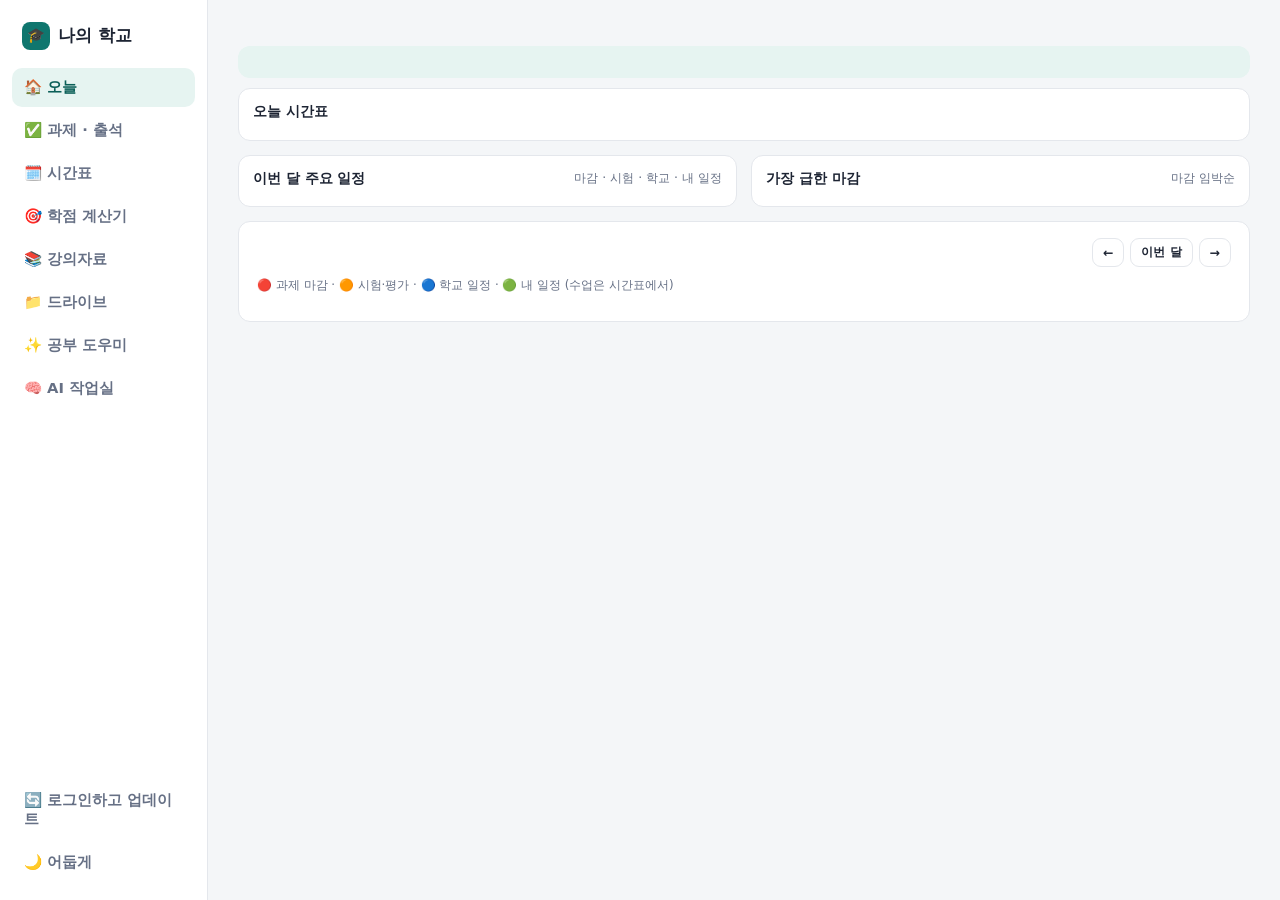
==== 소스/dashboard_template.html @ 06d17727 "나의 학교: 과제·시간표·학점·드라이브·내 PC AI 공부 도우미 (첫 공개) Co-Authored-By: Claude Sonnet 5.5 <noreply@anthropic.com" ====
<!doctype html>
<html lang="ko" data-theme="light"><head><meta charset="utf-8"><meta name="viewport" content="width=device-width, initial-scale=1">
<title>나의 학교</title>
<meta name="sh-dashboard" content="1">
<style>
:root{--bg:#f4f6f8;--card:#fff;--ink:#1d2433;--sub:#667085;--line:#e4e7ec;--acc:#0f766e;--acc2:#0b5f58;--accbg:#e6f4f1;--field:#f8fafb;
--red:#d92d20;--redbg:#fef3f2;--amb:#b54708;--ambbg:#fffaeb;--grn:#067647;--grnbg:#ecfdf3;--blu:#175cd3;--blubg:#eff4ff;--r:12px}
:root[data-theme="dark"]{--bg:#0f1417;--card:#171d22;--ink:#e9eef2;--sub:#98a4b0;--line:#27313a;--acc:#5eead4;--acc2:#99f6e4;--accbg:#12332f;--field:#12181c;
--red:#fda29b;--redbg:#3a1d1b;--amb:#fec84b;--ambbg:#3a2d10;--grn:#75e0a7;--grnbg:#12301f;--blu:#84adff;--blubg:#1a2742}
*{box-sizing:border-box;margin:0;padding:0}
body{font-family:"Pretendard","Noto Sans KR","Malgun Gothic",system-ui,sans-serif;background:var(--bg);color:var(--ink);line-height:1.5;font-size:15px}
a{color:var(--acc)}button{font-family:inherit;color:inherit}
.app{display:grid;grid-template-columns:208px minmax(0,1fr);min-height:100vh}
.rail{position:sticky;top:0;height:100vh;background:var(--card);border-right:1px solid var(--line);padding:18px 12px;display:flex;flex-direction:column;gap:4px}
.brand{font-weight:800;font-size:1.05rem;padding:4px 10px 14px;display:flex;align-items:center;gap:8px}
.brand i{font-style:normal;background:var(--acc);width:28px;height:28px;border-radius:8px;display:grid;place-items:center;font-size:.9rem}
.nav{display:flex;align-items:center;gap:10px;width:100%;text-align:left;background:none;border:0;border-radius:10px;padding:10px 12px;font-size:.92rem;font-weight:600;color:var(--sub);cursor:pointer}
.nav:hover{background:var(--field);color:var(--ink)}.nav[aria-current="page"]{background:var(--accbg);color:var(--acc2)}
.nav .n{margin-left:auto;font-size:.74rem;font-weight:800;border-radius:999px;padding:1px 8px;background:var(--redbg);color:var(--red)}
.rail .sp{flex:1}.rail .meta{font-size:.74rem;color:var(--sub);padding:6px 10px;line-height:1.4;white-space:pre-line}
.main{padding:26px 30px 60px;max-width:1120px;width:100%}
@media(max-width:900px){.app{grid-template-columns:1fr}.rail{position:static;height:auto;flex-direction:row;overflow-x:auto;padding:10px;gap:4px;border-right:0;border-bottom:1px solid var(--line)}.brand,.rail .sp,.rail .meta{display:none}.nav{width:auto;white-space:nowrap}.main{padding:18px 14px 50px}}
.top{display:flex;justify-content:space-between;align-items:flex-start;gap:12px;flex-wrap:wrap;margin-bottom:18px}
.top h1{font-size:1.45rem;font-weight:800;letter-spacing:-.02em}.top p{color:var(--sub);font-size:.9rem;margin-top:2px}
.btn{display:inline-block;border:0;border-radius:9px;padding:8px 14px;font-size:.84rem;font-weight:700;cursor:pointer;background:var(--acc);color:var(--card);text-decoration:none;white-space:nowrap}
.btn:hover{background:var(--acc2)}.btn.ghost{background:var(--card);color:var(--ink);border:1px solid var(--line)}.btn.ghost:hover{background:var(--field)}
.btn.sm{padding:5px 10px;font-size:.78rem}.btn.red{background:var(--card);color:var(--red);border:1px solid var(--line)}
.sec{display:none}.sec.on{display:block}
.grid{display:grid;gap:14px;align-items:start}.g3{grid-template-columns:1.4fr 1fr 1fr}.g2{grid-template-columns:1fr 1fr}.gw{grid-template-columns:1.1fr 1fr}
@media(max-width:1000px){.g3,.g2,.gw{grid-template-columns:1fr}}
.card{background:var(--card);border:1px solid var(--line);border-radius:var(--r);padding:16px 18px}
.card h2{font-size:.95rem;font-weight:800;margin-bottom:10px;display:flex;justify-content:space-between;align-items:center;gap:8px}
.card h2 small{font-weight:500;color:var(--sub);font-size:.78rem}
.hero{background:var(--accbg);border-color:transparent}
.big{font-size:1.5rem;font-weight:800;letter-spacing:-.02em;line-height:1.25}.lab{font-size:.78rem;font-weight:700;color:var(--acc2);margin-bottom:6px}
.sub{color:var(--sub);font-size:.86rem}
.stat{display:grid;grid-template-columns:1fr 1fr;gap:8px}.stat div{background:var(--field);border:1px solid var(--line);border-radius:10px;padding:8px 6px;text-align:center}
.stat b{display:block;font-size:1.3rem}.stat span{font-size:.74rem;color:var(--sub);font-weight:600}
.stat .r b{color:var(--red)}.stat .a b{color:var(--amb)}.stat .g b{color:var(--grn)}
.row{display:flex;gap:10px;align-items:center;padding:9px 0;border-top:1px solid var(--line)}.row:first-child{border-top:0}
.row .t{flex:1;min-width:0}.row .t b{display:block;font-size:.9rem}.row .t span{font-size:.78rem;color:var(--sub)}
.tm{font-size:.78rem;font-weight:700;color:var(--acc2);min-width:92px}
.tag{font-size:.72rem;font-weight:800;border-radius:999px;padding:2px 9px;white-space:nowrap;background:var(--blubg);color:var(--blu)}
.tag.r{background:var(--redbg);color:var(--red)}.tag.a{background:var(--ambbg);color:var(--amb)}.tag.g{background:var(--grnbg);color:var(--grn)}
.row.live{background:var(--grnbg);border-radius:10px;padding-left:10px;padding-right:10px;border-top-color:transparent}
.row.done{opacity:.55}
.empty{background:var(--field);border:1px dashed var(--line);border-radius:10px;padding:14px;text-align:center;color:var(--sub);font-size:.86rem}
.bar{display:flex;gap:8px;flex-wrap:wrap;align-items:center;margin-bottom:12px}
.seg{display:inline-flex;background:var(--field);border:1px solid var(--line);border-radius:10px;padding:3px}
.seg button{border:0;background:none;padding:6px 13px;border-radius:8px;font-size:.82rem;font-weight:700;color:var(--sub);cursor:pointer}
.seg button[aria-pressed="true"]{background:var(--card);color:var(--ink);box-shadow:0 1px 2px rgba(0,0,0,.12)}
select,input[type=text],input[type=date]{border:1px solid var(--line);background:var(--field);color:var(--ink);border-radius:9px;padding:7px 10px;font-size:.86rem;font-family:inherit;outline:none}
select:focus,input:focus{border-color:var(--acc);box-shadow:0 0 0 3px var(--accbg)}
.task{display:flex;gap:12px;align-items:center;padding:11px 4px;border-top:1px solid var(--line)}
.task:first-child{border-top:0}.task .dot{width:10px;height:10px;border-radius:50%;flex:none;background:var(--amb)}
.task.over .dot{background:var(--red)}.task.done .dot{background:var(--grn)}.task.done .nm{text-decoration:line-through;color:var(--sub)}
.task .t{flex:1;min-width:0}.task .nm{font-weight:700;font-size:.92rem}.task .mt{font-size:.78rem;color:var(--sub)}
.task .act{display:flex;gap:6px;align-items:center;flex-wrap:wrap}
.form{display:none;background:var(--field);border:1px solid var(--line);border-radius:10px;padding:12px;margin-bottom:12px;gap:8px}.form.on{display:grid}
.form .f2{display:grid;grid-template-columns:1fr 1fr;gap:8px}.form label{font-size:.76rem;font-weight:700;color:var(--sub);display:block;margin-bottom:2px}.form input,.form select{width:100%}
.att{padding:10px 0;border-top:1px solid var(--line)}.att:first-child{border-top:0}.att b{font-size:.88rem}
.wk{display:flex;flex-wrap:wrap;gap:5px;margin-top:6px}.wk span{border-radius:7px;padding:2px 8px;font-size:.76rem;background:var(--field);color:var(--sub);border:1px solid var(--line)}
.wk .o{background:var(--grnbg);color:var(--grn);border-color:transparent}.wk .l{background:var(--ambbg);color:var(--amb);border-color:transparent}.wk .x{background:var(--redbg);color:var(--red);border-color:transparent}
/* 주간 시간표 */
.tg{border:1px solid var(--line);border-radius:var(--r);background:var(--card);overflow:hidden}
.tgh,.tgu,.tgb{display:grid;grid-template-columns:48px repeat(var(--n),minmax(0,1fr))}
.tgh>div{padding:9px 6px;text-align:center;font-size:.82rem;font-weight:800;border-left:1px solid var(--line);border-bottom:1px solid var(--line);background:var(--field)}
.tgh>div:first-child{border-left:0}.tgh .td{background:var(--accbg);color:var(--acc2)}.tgh small{font-weight:500;color:var(--sub);margin-left:3px}
.tgu>div{padding:5px;border-left:1px solid var(--line);border-bottom:1px solid var(--line);min-height:28px;display:flex;flex-direction:column;gap:3px}.tgu>div:first-child{border-left:0;font-size:.66rem;color:var(--sub);align-items:center;justify-content:center}
.chipu{font-size:.72rem;font-weight:700;background:var(--ambbg);color:var(--amb);border-radius:6px;padding:2px 6px;text-decoration:none;display:block}
.tgt{position:relative}.tgt span{position:absolute;right:6px;font-size:.68rem;color:var(--sub);transform:translateY(-50%)}
.tgc{position:relative;border-left:1px solid var(--line);background-image:linear-gradient(var(--line) 1px,transparent 1px);background-size:100% var(--hh)}
.tgc.td{background-color:var(--field)}
.blk{position:absolute;border-radius:8px;padding:4px 7px;font-size:.74rem;line-height:1.3;overflow:hidden;background:var(--blubg);color:var(--blu);border-left:3px solid var(--blu);text-decoration:none;display:block}
.blk b{display:block;font-size:.78rem}.blk.work{background:var(--ambbg);color:var(--amb);border-left-color:var(--amb)}.blk.etc{background:var(--grnbg);color:var(--grn);border-left-color:var(--grn)}.blk.notice{background:var(--redbg);color:var(--red);border-left-color:var(--red)}
.blk.on{box-shadow:0 0 0 2px var(--grn)}
.nowl{position:absolute;left:0;right:0;height:0;border-top:2px solid var(--red);z-index:3}.nowl::before{content:"";position:absolute;left:-4px;top:-5px;width:8px;height:8px;border-radius:50%;background:var(--red)}
.pills{display:flex;flex-wrap:wrap;gap:6px;margin-bottom:12px}.pill{border:1px solid var(--line);background:var(--card);border-radius:999px;padding:6px 13px;font-size:.84rem;font-weight:700;cursor:pointer;color:var(--sub)}
.pill[aria-pressed="true"]{background:var(--acc);border-color:var(--acc);color:var(--card)}
.grp{font-size:.78rem;font-weight:800;color:var(--acc2);margin:14px 0 4px}
.file{display:flex;align-items:center;gap:10px;padding:8px 0;border-top:1px solid var(--line)}.file .t{flex:1;min-width:0}.file b{font-size:.9rem;word-break:break-all;display:block}.file span{font-size:.76rem;color:var(--sub)}
.cards{display:grid;grid-template-columns:repeat(auto-fit,minmax(250px,1fr));gap:12px}
.link{display:block;background:var(--card);border:1px solid var(--line);border-radius:var(--r);padding:16px;text-decoration:none;color:var(--ink)}.link:hover{border-color:var(--acc);background:var(--accbg)}.link b{display:block;margin-bottom:3px}.link span{font-size:.84rem;color:var(--sub)}
.modal{position:fixed;inset:0;background:rgba(15,20,23,.55);display:grid;place-items:center;z-index:50;padding:16px}.modal[hidden]{display:none}
.box{background:var(--card);border-radius:16px;padding:22px;max-width:520px;width:100%}.box h2{font-size:1.1rem;margin-bottom:6px}.box p{color:var(--sub);font-size:.88rem;margin-bottom:10px}.box ol{margin:0 0 12px 18px;font-size:.88rem}.box li{margin-bottom:3px}
#chat{height:380px;overflow-y:auto;padding:4px 2px;display:flex;flex-direction:column}
.msg{max-width:88%;padding:10px 14px;border-radius:14px;margin:6px 0;font-size:.9rem;line-height:1.6;word-break:break-word}
.msg.me{margin-left:auto;background:var(--acc);color:var(--card)}
.msg.bot{background:var(--field);border:1px solid var(--line);margin-right:auto}
#extStatus{position:fixed;top:14px;right:14px;z-index:60;background:var(--acc);color:var(--card);padding:10px 16px;border-radius:12px;font-size:.86rem;font-weight:700;box-shadow:0 8px 24px rgba(0,0,0,.25);max-width:min(420px,90vw)}#extStatus[hidden]{display:none}
.compact .row{padding:4px 0}.compact .row .t b{font-size:.8rem}.compact .row .t span{font-size:.7rem}.compact .tm{font-size:.7rem;min-width:78px}.compact .tag{font-size:.66rem;padding:1px 7px}.compact.card{padding:12px 14px}.compact h2{font-size:.86rem;margin-bottom:6px}
.cal{display:grid;grid-template-columns:repeat(7,minmax(0,1fr));border-top:1px solid var(--line);border-left:1px solid var(--line)}
.cal .dh{padding:6px 2px;text-align:center;font-size:.76rem;font-weight:800;background:var(--field);border-right:1px solid var(--line);border-bottom:1px solid var(--line);color:var(--sub)}
.cal .dh.su{color:var(--red)}.cal .dh.sa{color:var(--blu)}
.cal .dc{min-height:88px;padding:3px 4px;border-right:1px solid var(--line);border-bottom:1px solid var(--line);font-size:.7rem;overflow:hidden}
.cal .dc.out{background:var(--field);opacity:.55}.cal .dc.td{background:var(--accbg)}
.cal .dn{font-weight:800;font-size:.78rem;margin-bottom:2px;display:flex;justify-content:space-between}.cal .dc.td .dn span:first-child{background:var(--acc);color:var(--card);border-radius:999px;padding:0 6px}
.cal .ch{display:block;border-radius:5px;padding:1px 4px;margin:1px 0;white-space:nowrap;overflow:hidden;text-overflow:ellipsis;font-size:.68rem;font-weight:700;background:var(--blubg);color:var(--blu)}
.cal .ch.r{background:var(--redbg);color:var(--red)}.cal .ch.a{background:var(--ambbg);color:var(--amb)}.cal .ch.g{background:var(--grnbg);color:var(--grn)}.cal .ch.d{opacity:.5;text-decoration:line-through}
.cal .more{color:var(--sub);font-size:.66rem}
@media(max-width:700px){.cal .dc{min-height:64px;padding:2px}.cal .ch{font-size:.6rem}}
.foot{color:var(--sub);font-size:.76rem;margin-top:22px}
/*__MODULE_CSS__*/
</style></head><body>
<div id="extStatus" hidden></div>
<div class="modal" id="loginModal" hidden>
  <div class="box" role="dialog" aria-labelledby="lmT">
    <h2 id="lmT">사이버캠퍼스 로그인이 필요해요</h2>
    <p>최신 과제 · 출석 · 강의자료 · 공지 일정을 불러오려면 로그인해 주세요. 비밀번호는 이 사이트에 입력하지 않아요.</p>
    <ol><li><b>로그인 창 열기</b>를 눌러요. (처음 열면 자동으로 안내돼요)</li><li>새 창에서 학교 아이디로 <b>직접 로그인</b>해요.</li><li>로그인되면 북마크 <b>사이버캠퍼스 보드</b>를 <b>한 번만</b> 눌러요.</li><li>화면 없이 자동으로 데이터를 보내고 창이 닫혀요. 이 화면이 새로고침되면 끝!</li></ol>
    <div style="display:flex;gap:8px;flex-wrap:wrap"><button class="btn" id="loginOpen" type="button">로그인 창 열기</button><button class="btn ghost" id="loginClip" type="button">복사한 데이터 가져오기</button><button class="btn ghost" id="loginLater" type="button">나중에</button></div>
    <p id="loginState" style="margin:10px 0 0"></p>
  </div>
</div>
<div class="app">
  <nav class="rail" aria-label="메뉴">
    <div class="brand"><i>🎓</i>나의 학교</div>
    <button class="nav" data-s="home" aria-current="page">🏠 오늘</button>
    <button class="nav" data-s="tasks">✅ 과제 · 출석 <span class="n" id="nTask" hidden></span></button>
    <button class="nav" data-s="time">🗓️ 시간표</button>
    <button class="nav" data-s="gpa">🎯 학점 계산기</button>
    <button class="nav" data-s="mat">📚 강의자료</button>
    <button class="nav" data-s="drive">📁 드라이브</button>
    <button class="nav" data-s="study">✨ 공부 도우미</button>
    <button class="nav" data-s="ai">🧠 AI 작업실</button>
    <div class="sp"></div>
    <div class="meta" id="upd"></div>
    <button class="nav" id="syncBtn" type="button">🔄 로그인하고 업데이트</button>
    <button class="nav" id="theme" type="button">🌙 어둡게</button>
  </nav>
  <main class="main">
    <section class="sec on" id="s-home">
      <div class="top"><div><h1 id="hTitle"></h1><p id="hSub"></p></div></div>
      <div class="card hero compact" style="margin-bottom:10px"><div class="lab" id="nowLab"></div><div class="big" id="nowBig" style="font-size:1.3rem"></div><div class="sub" id="nowSub" style="margin-top:4px"></div></div>
      <div class="card compact" style="margin-bottom:14px"><h2>오늘 시간표 <small id="todayD"></small></h2><div id="todayList"></div></div>
      <div class="grid g2" style="margin-bottom:14px">
        <div class="card compact"><h2><span id="calLT">이번 달 주요 일정</span> <small>마감 · 시험 · 학교 · 내 일정</small></h2><div id="calList" style="max-height:340px;overflow-y:auto"></div></div>
        <div class="card compact"><h2>가장 급한 마감 <small>마감 임박순</small></h2><div id="urgent"></div></div>
      </div>
      <div class="card" style="margin-top:14px"><h2><span id="calT"></span><span style="display:flex;gap:6px"><button class="btn sm ghost" id="calP" type="button">←</button><button class="btn sm ghost" id="calToday" type="button">이번 달</button><button class="btn sm ghost" id="calN" type="button">→</button></span></h2><div id="calGrid"></div><div class="sub" style="font-size:.74rem;margin:6px 0 10px">🔴 과제 마감 · 🟠 시험·평가 · 🔵 학교 일정 · 🟢 내 일정 (수업은 시간표에서)</div></div>
    </section>

    <section class="sec" id="s-tasks">
      <div class="top"><div><h1>과제 · 출석</h1><p>마감이 가까운 순서로 보여 줘요</p></div><button class="btn" id="mAdd" type="button">+ 새 과제</button></div>
      <form class="form" id="mForm" autocomplete="off">
        <div class="f2"><div><label for="mC">과목</label><select id="mC"></select></div><div><label for="mW">주차 (선택)</label><input id="mW" type="text" maxlength="12" placeholder="예: 12주차"></div></div>
        <div><label for="mT">과제명</label><input id="mT" type="text" maxlength="60" required placeholder="예: 스터디 발표 자료"></div>
        <div class="f2"><div><label for="mD">마감 날짜</label><input id="mD" type="date" required></div><div><label for="mS">제출 여부</label><select id="mS"><option value="0">미제출</option><option value="1">제출 완료</option></select></div></div>
        <div style="display:flex;gap:8px"><button class="btn" type="submit">등록하기</button><button class="btn ghost" type="button" id="mX">취소</button></div>
      </form>
      <div class="card">
        <div class="bar"><div class="seg" id="seg"></div><select id="fCourse"></select><label class="sub" style="display:flex;gap:6px;align-items:center"><input type="checkbox" id="fProof"> 결석·출석 증빙 보기</label></div>
        <div id="tasks"></div>
      </div>
      <div class="grid g2" style="margin-top:14px">
        <div class="card"><h2>공지에서 찾은 일정 <small>확인 필요</small></h2><div id="sched"></div></div>
        <div class="card"><h2>온라인출석부 <small>O 출석 · ▲ 지각 · X 결석</small></h2><div id="attend"></div></div>
      </div>
    </section>

    <section class="sec" id="s-time">
      <div class="top"><div><h1>시간표</h1><p id="tRange"></p></div><div style="display:flex;gap:8px;flex-wrap:wrap"><button class="btn ghost" id="wPrev" type="button">← 이전 주</button><button class="btn ghost" id="wNow" type="button">이번 주</button><button class="btn ghost" id="wNext" type="button">다음 주 →</button><a class="btn" href="시간표.html">일정 추가 · 편집</a></div></div>
      <div id="grid"></div>
      <p class="sub" style="margin-top:10px">파랑은 수업, 초록은 개인 일정, 빨강은 공지에서 찾은 일정이에요. 시간이 없는 일정은 맨 위 줄에 나와요.</p>
    </section>

    <section class="sec" id="s-gpa">
      <div class="top"><div><h1>학점 계산기</h1><p>에브리타임과 같은 방식(4.5 만점)으로 평점을 계산하고, 졸업까지 남은 학점을 알려 줘요</p></div><div style="display:flex;gap:8px;flex-wrap:wrap"><button class="btn ghost" id="gpaImp" type="button">에브리타임에서 가져오기</button><button class="btn" id="gpaAdd" type="button">+ 과목 추가</button></div></div>
      <div class="sub" id="gpaMsg" style="margin:-8px 0 10px"></div>
      <div class="grid g3" id="gpaTop" style="margin-bottom:14px"></div>
      <div class="grid gw">
        <div class="card"><h2>과목 · 성적 <small><label style="display:inline-flex;gap:4px;align-items:center"><input type="checkbox" id="gpaPred"> 수강 중 과목 예상 반영</label></small></h2><div id="gpaRows"></div><p class="sub" style="font-size:.74rem;margin-top:8px">성적을 고르면 계산에 들어가요. P(패스)는 학점만 취득하고 평점에는 안 들어가요. F·NP는 학점을 얻지 못해요. 구분(전공·교양 등)은 직접 바꿀 수 있어요.</p></div>
        <div>
          <div class="card"><h2>졸업 요건 <small>2023학번 기준</small></h2><div id="gpaReq"></div>
            <p class="sub" style="font-size:.74rem;margin-top:8px">※ 총 130학점 · 교양 40(기초 17 + 핵심 23)은 신한대 졸업심사기준 표 기준이에요. 전공 50과 마이크로디그리 30은 표의 열이 불분명해서 <b>확인 필요</b>(학과 내규 40~50)예요. 숫자를 눌러 고치면 바로 계산돼요. 부족하지 않으면 남는 전공·교양은 일반선택으로 쳐요.</p></div>
          <div class="card" style="margin-top:14px"><h2>졸업 인증 체크</h2><div id="gpaCk"></div></div>
          <div class="card" style="margin-top:14px"><h2>목표 평점 계산 <small>졸업 때 평점</small></h2><div class="bar"><input id="gpaGoal" type="text" value="4.0" inputmode="decimal" style="width:70px"><span class="sub">을 목표로 하면</span></div><div id="gpaGoalOut" class="sub" style="font-size:.88rem"></div></div>
        </div>
      </div>
      <p class="sub" style="font-size:.76rem;margin-top:12px">평점 = Σ(학점 × 점수) ÷ Σ(학점). A+ 4.5 · A0 4.0 · B+ 3.5 · B0 3.0 · C+ 2.5 · C0 2.0 · D+ 1.5 · D0 1.0 · F 0. 근거: <a href="https://www.shinhan.ac.kr/kr/242/subview.do" target="_blank" rel="noopener noreferrer">졸업심사기준</a> · <a href="https://www.shinhan.ac.kr/ce/7461/subview.do" target="_blank" rel="noopener noreferrer">2023학번 졸업조건</a></p>
    </section>

    <section class="sec" id="s-mat">
      <div class="top"><div><h1>강의자료</h1><p id="matNote">과목을 고르면 주차 순서로 보여 줘요</p></div></div>
      <div class="card"><div class="pills" id="cPills"></div><div id="matBody"></div></div>
    </section>

    <section class="sec" id="s-study">
      <div class="top"><div><h1>공부 도우미</h1><p>내 강의자료를 바탕으로 대화하듯 물어보세요 (Claude 없이 이 기기에서 동작)</p></div></div>
      <div class="card">
        <div class="bar"><select id="aiC"></select><span class="sub" id="aiCnt" style="font-size:.78rem"></span></div>
        <div id="chat"></div>
        <div class="bar" style="margin-top:10px"><button class="pill" type="button" data-sug="이 과목 요약해줘">요약해줘</button><button class="pill" type="button" data-sug="문제 내줘">문제 내줘</button><button class="pill" type="button" data-sug="핵심 키워드 알려줘">핵심 키워드</button><button class="pill" type="button" id="clSync" title="claude.ai의 내 대화를 자동으로 학습해요">🔄 Claude 대화 학습</button></div>
        <form class="bar" id="chatForm" style="flex-wrap:nowrap"><input id="chatIn" type="text" autocomplete="off" style="flex:1;min-width:0" placeholder="질문을 입력하세요 (예: 세션이 뭐야?)"><button class="btn" type="submit">보내기</button></form>
        <label class="sub" style="font-size:.72rem;display:inline-flex;gap:5px;align-items:center"><input type="checkbox" id="aiClaude"> Claude 토큰 사용</label> <label class="sub" style="font-size:.72rem;display:inline-flex;gap:5px;align-items:center;margin-left:10px"><input type="checkbox" id="aiWiki" checked> 자료에 없으면 위키백과 검색 (무료)</label> <label class="sub" style="font-size:.72rem;display:inline-flex;gap:5px;align-items:center;margin-left:10px"><input type="checkbox" id="aiSem"> 의미 검색 (내 PC에서 실행 · 처음 약 120MB)</label> <span class="sub" id="aiSemSt" style="font-size:.72rem"></span>
        <div class="sub" style="font-size:.72rem;margin-top:6px;line-height:1.5">📌 <b>답변 기준</b> ① 강의자료 → ② 이전 Claude 대화(Claude가 분석한 강의 내용) → ③ 강의자료 밖 외부 자료(별도 표시). 자료에 없는 내용은 추측하지 않고, 다른 근거를 쓰면 그렇다고 표시해요.</div>
        <details id="clImp" style="margin-top:10px"><summary class="sub" style="font-size:.78rem;cursor:pointer">Claude 대화 학습시키기 (클로드로 받은 설명이나 자료를 여기에 학습)</summary>
          <div style="margin-top:8px;display:grid;gap:8px">
            <div class="sub" style="font-size:.76rem">① Claude에서 받은 답을 붙여넣거나 ② claude.ai의 "데이터 내보내기"로 받은 <b>conversations.json</b>(또는 .txt/.md)을 선택해 주세요. 이 기기에만 저장돼요.</div>
            <input id="clTitle" type="text" placeholder="제목 또는 질문 (선택)">
            <textarea id="clText" rows="4" placeholder="여기에 Claude의 답변이나 강의 내용을 붙여넣기" style="border:1px solid var(--line);background:var(--field);color:var(--ink);border-radius:9px;padding:8px;font-family:inherit;font-size:.86rem;resize:vertical"></textarea>
            <div style="display:flex;gap:8px;flex-wrap:wrap;align-items:center"><button class="btn sm" type="button" id="clSave">학습시키기</button><input id="clFile" type="file" accept=".json,.txt,.md" style="font-size:.78rem"><button class="btn sm red" type="button" id="clClear">Claude 대화 학습 지우기</button><span class="sub" id="clMsg" style="font-size:.78rem"></span></div>
          </div></details>
      </div>
      <div class="card" style="margin-top:14px"><h2>다가오는 시험 · 평가 <small>공지에서 찾은 일정</small></h2><div id="exams"></div></div>
    </section>
    <!--__MODULE_HTML__-->
    <p class="foot" id="health" style="margin-top:14px"></p>
    <p class="foot" id="foot"></p>
  </main>
</div>
<script src="내데이터.js"></script>
<script src="강의지식.js"></script>
<script src="내자료.js"></script>
<script>
/* ===== 큰 데이터 저장소 (IndexedDB): 5MB 한도가 있는 localStorage 대신 쓰고, 예전 데이터는 자동으로 옮겨요 ===== */
var BIGKEYS={'내데이터_캐시':1,'강의지식_추가':1,'강의지식_웹':1,'강의지식_클로드':1,'도우미_FAQ':1,'도우미_제외':1,'도우미_오답':1,'강의지식_업로드':1};
var __BIG={},__bigDb=null,__bigPending=0;
function __bigFromLS(k){try{var s=localStorage.getItem(k);return s?JSON.parse(s):undefined;}catch(e){return undefined;}}
function __bigLoad(cb){
  var keys=Object.keys(BIGKEYS),called=false,migrate=[];
  function done(){if(called)return;called=true;try{cb();}catch(e){try{console.error(e);}catch(x){}}}
  function fallback(){__bigDb=null;keys.forEach(function(k){var v=__bigFromLS(k);if(v!==undefined)__BIG[k]=v;});done();}
  function finish(){
    if(migrate.length&&__bigDb){
      try{
        var tx=__bigDb.transaction('kv','readwrite'),st=tx.objectStore('kv');
        migrate.forEach(function(k){st.put(__BIG[k],k);});
        tx.oncomplete=function(){migrate.forEach(function(k){try{localStorage.removeItem(k);}catch(e){}});};
      }catch(e){}
    }
    done();
  }
  try{
    var rq=indexedDB.open('sh-store',1);
    rq.onupgradeneeded=function(){rq.result.createObjectStore('kv');};
    rq.onerror=function(){fallback();};
    rq.onblocked=function(){fallback();};
    rq.onsuccess=function(){
      __bigDb=rq.result;
      var pend=keys.length,st;
      try{st=__bigDb.transaction('kv','readonly').objectStore('kv');}catch(e){fallback();return;}
      keys.forEach(function(k){
        var g=st.get(k);
        g.onsuccess=function(){
          if(g.result!==undefined)__BIG[k]=g.result;
          else{var v=__bigFromLS(k);if(v!==undefined){__BIG[k]=v;migrate.push(k);}}
          if(--pend===0)finish();
        };
        g.onerror=function(){if(--pend===0)finish();};
      });
    };
    setTimeout(function(){if(!called)fallback();},4000);
  }catch(e){fallback();}
}
function __bigPut(k,v){
  __BIG[k]=v;
  if(!__bigDb){try{localStorage.setItem(k,JSON.stringify(v));}catch(e){}return;}
  try{
    __bigPending++;
    var tx=__bigDb.transaction('kv','readwrite');
    tx.objectStore('kv').put(v,k);
    var fin=function(){__bigPending=Math.max(0,__bigPending-1);};
    tx.oncomplete=fin;tx.onerror=fin;tx.onabort=fin;
  }catch(e){__bigPending=Math.max(0,__bigPending-1);}
}
function __bigFlush(){
  return new Promise(function(res){
    var n=0;(function w(){if(__bigPending===0||n++>150)res();else setTimeout(w,30);})();
  });
}

function __main(){
  var D=window.MY_DATA,$=function(i){return document.getElementById(i);};
  function esc(s){return String(s==null?'':s).replace(/[&<>"']/g,function(c){return {'&':'&amp;','<':'&lt;','>':'&gt;','"':'&quot;',"'":'&#39;'}[c];});}
  function pad(n){return String(n).padStart(2,'0');}
  function iso(d){return d.getFullYear()+'-'+pad(d.getMonth()+1)+'-'+pad(d.getDate());}
  function fmt(d){return iso(d)+' '+pad(d.getHours())+':'+pad(d.getMinutes());}
  function dur(ms){var m=Math.max(1,Math.ceil(ms/60000)),d=Math.floor(m/1440),h=Math.floor(m%1440/60),mm=m%60,a=[];if(d)a.push(d+'일');if(h)a.push(h+'시간');if(mm||!a.length)a.push(mm+'분');return a.join(' ');}
  function at(d,t,plus){var p=t.split(':');return new Date(d.getFullYear(),d.getMonth(),d.getDate(),+p[0]+(plus||0),+p[1]);}
  function ls(k,def){if(BIGKEYS[k]){var b=__BIG[k];return b==null?def:b;}try{var v=JSON.parse(localStorage.getItem(k)||'null');return v==null?def:v;}catch(e){return def;}}
  function lsSet(k,v){if(BIGKEYS[k]){__bigPut(k,v);return;}try{localStorage.setItem(k,JSON.stringify(v));}catch(e){}}
  var now=new Date(),DN=['월','화','수','목','금','토','일'],NM=['일','월','화','수','목','금','토'];
  function dayOf(d){return (d.getDay()+6)%7;}
  function sod(d){return new Date(d.getFullYear(),d.getMonth(),d.getDate());}

  /* 수업 시간표 기본값 (처음 한 번 시간표에 넣어 줘요) */
  var CLASSES=__CLASSES__;
  (function migrate(){
    var VER='2026-11-17-수업시간표',KEY='내시간표_일정_v1';
    try{if(localStorage.getItem('내시간표_시드')===VER)return;}catch(e){return;}
    var ev=ls(KEY,null),v=Array.isArray(ev)?ev:[],have={};
    v.forEach(function(e){have[e.id]=1;});
    v=v.filter(function(e){return !/^s[1-6]$/.test(e.id);});
    CLASSES.forEach(function(c){if(!have[c.id])v.push(JSON.parse(JSON.stringify(c)));});
    lsSet(KEY,v);try{localStorage.setItem('내시간표_시드',VER);}catch(e){}
  })();
  (function cleanWork(){
    try{if(localStorage.getItem('내시간표_알바정리')==='1')return;}catch(x){return;}
    var v=ls('내시간표_일정_v1',null);
    if(Array.isArray(v)){lsSet('내시간표_일정_v1',v.filter(function(e){return e.type!=='work';}));}
    try{localStorage.setItem('내시간표_알바정리','1');}catch(x){}
  })();

  /* 로그인 → 데이터 받기 */
  var LOGIN_URL='https://cyber.shinhan.ac.kr/login.php',ORIGIN='https://cyber.shinhan.ac.kr',SYNC_KEY='대시보드_마지막동기화';
  function norm(n){return String(n||'').replace(/\s\(\d+\)(?=\.[^.]+$)/,'').toLowerCase();}
  (function pickData(){
    var C=ls('내데이터_캐시',null);
    if(!C||!C.data||!Array.isArray(C.data.courses))return;
    var ft=D&&D.updated?Date.parse(String(D.updated).slice(0,16).replace(' ','T')):NaN;
    if(D&&!isNaN(ft)&&ft>=C.t)return;
    var locSet={};
    if(D&&D.courses)D.courses.forEach(function(c){(c.mat||[]).forEach(function(m){if(m.f&&m.loc)locSet[c.folder+'|'+norm(m.f)]=true;});});
    C.data.courses.forEach(function(c){(c.mat||[]).forEach(function(m){if(m.f&&locSet[c.folder+'|'+norm(m.f)])m.loc=true;});});
    var prevA={};if(D&&D.courses)D.courses.forEach(function(c){if(c.assign&&c.assign.length)prevA[c.id]=c.assign;});
    C.data.courses.forEach(function(c){if((!c.assign||!c.assign.length)&&prevA[c.id])c.assign=prevA[c.id].slice();});
    D=C.data;
  })();
  var EXK='강의지식_추가';
  function mergeKnow(know){
    if(!Array.isArray(know)||!know.length)return;
    var m=ls(EXK,{});if(!m||typeof m!=='object')m={};
    know.forEach(function(e){if(e&&e.k)m[e.k]={k:e.k,cid:e.cid,c:e.c,n:e.n,w:e.w,t:e.t||''};});
    var keys=Object.keys(m),total=0,keep={};
    for(var i=keys.length-1;i>=0;i--){var e=m[keys[i]];if(total+e.t.length<=30000000){total+=e.t.length;keep[keys[i]]=e;}else keep[keys[i]]={k:e.k,cid:e.cid,c:e.c,n:e.n,w:e.w,t:''};}
    lsSet(EXK,keep);lsSet('강의지식_갱신',Date.now());
  }
  function knownKeys(){var m=ls(EXK,{});return Object.keys(m||{});}
  function accept(data,know){
    if(!data||!Array.isArray(data.courses))return false;
    var prevA2={};if(D&&D.courses)D.courses.forEach(function(c){if(c.assign&&c.assign.length)prevA2[c.id]=c.assign;});
    data.courses.forEach(function(c){if((!c.assign||!c.assign.length)&&prevA2[c.id])c.assign=prevA2[c.id].slice();});
    mergeKnow(know);
    lsSet('내데이터_캐시',{t:Date.now(),data:data});lsSet(SYNC_KEY,Date.now());
    $('loginState').textContent='✅ 데이터를 받았어요. 화면을 새로 불러오는 중…';$('loginModal').hidden=true;
    __bigFlush().then(function(){try{location.reload();}catch(x){}});
    return true;
  }
  var SCHOOL_BASE=[
    ['2026-11-23','','2학기 수업일수 3/4 기준일','신한캘린더(학사일정)','etc'],
    ['2026-11-24','','군입대자 인정학점 신청 시작 (12/21까지)','신한캘린더(학사일정)','etc'],
    ['2026-11-29','','2학기 개시 90일','신한캘린더(학사일정)','etc'],
    ['2026-12-01','10:00','예비수강신청','종합정보시스템 안내','etc'],
    ['2026-12-08','10:00','본 수강신청 시작','종합정보시스템 안내','etc'],
    ['2026-12-09','16:00','본 수강신청 마감','종합정보시스템 안내','etc'],
    ['2026-12-10','10:00','수강신청 변경 시작','종합정보시스템 안내','etc'],
    ['2026-12-11','16:00','수강신청 변경 마감','종합정보시스템 안내','etc'],
    ['2026-12-15','','2학기 기말고사 시작','신한캘린더(학사일정)','exam'],
    ['2026-12-16','09:00','등록금 납부 시작','종합정보시스템 안내','etc'],
    ['2026-12-17','16:00','등록금 납부 마감','종합정보시스템 안내','etc'],
    ['2026-12-21','','2학기 기말고사 마감 · 종강','신한캘린더(학사일정)','exam'],
    ['2026-12-28','','동계 계절학기 운영기간 시작','종합정보시스템 안내','etc'],
    ['2027-01-18','','동계 계절학기 운영기간 마감','종합정보시스템 안내','etc']
  ];
  (function mergeSchool(){
    try{
      var X=ls('학교일정_추가',[]);
      if(!Array.isArray(X))X=[];
      SCHOOL_BASE.forEach(function(b){X.push({d:b[0],t:b[1],title:'[학교] '+b[2],p:b[3],type:b[4]});});
      if(!D)return;
      var have={};(D.schedule||[]).forEach(function(e){have[e.d+'|'+e.title]=1;});
      D.schedule=(D.schedule||[]).concat(X.filter(function(x){var k=x.d+'|'+x.title;if(have[k])return false;have[k]=1;return true;}).map(function(x){return {d:x.d,t:x.t||'',type:x.type||'etc',title:x.title,course:'',src:'종합정보시스템',h:'https://stins.shinhan.ac.kr/irj/portal',p:x.p||'종합정보시스템 안내',chk:true};}));
    }catch(e){}
  })();
  function normT(s){return String(s||'').toLowerCase().replace(/\([^)]*\)/g,'').replace(/\s/g,'');}
  function mergeEt(items){
    var KEY='내시간표_일정_v1',v=ls(KEY,[]);if(!Array.isArray(v))v=[];
    var added=0,filled=0;
    items.forEach(function(it){
      var nt=normT(it.title),dup=null;
      v.forEach(function(e){if(dup||e.date)return;if((e.days||[]).indexOf(it.day)>=0&&e.start===it.start){var ne=normT(e.title);if(ne.indexOf(nt)===0||nt.indexOf(ne)===0)dup=e;}});
      if(dup){if(!dup.place&&it.place){dup.place=it.place;filled++;}}
      else{v.push({id:'et'+Date.now().toString(36)+added,title:it.title,type:'class',days:[it.day],date:'',start:it.start,end:it.end,place:it.place,memo:'에브리타임'});added++;}
    });
    lsSet(KEY,v);lsSet('에브리타임_동기화',Date.now());
    return added+filled;
  }
  window.addEventListener('message',function(e){
    var m=e.data;
    if(e.origin===ORIGIN&&m&&m.type==='sh-data')accept(m.data,m.know);
    else if(e.origin==='https://claude.ai'&&m&&m.type==='sh-claude'&&window.__clAdd)window.__clAdd(m.items);
  });
  function fromClip(manual){
    if(!navigator.clipboard||!navigator.clipboard.readText){if(manual)$('loginState').textContent='이 브라우저에서는 클립보드를 읽을 수 없어요.';return;}
    navigator.clipboard.readText().then(function(tx){
      if(tx&&tx.indexOf('SHDATA:')===0){try{var pj=JSON.parse(tx.slice(7));if(pj&&pj.claude){if(window.__clAdd)window.__clAdd(pj.claude);}else if(pj&&pj.data)accept(pj.data,pj.know);else accept(pj);}catch(x){if(manual)$('loginState').textContent='복사한 데이터를 읽지 못했어요. 북마크를 다시 눌러 주세요.';}}
      else if(manual)$('loginState').textContent='복사된 데이터가 없어요. 학교 탭에서 북마크를 먼저 눌러 주세요.';
    },function(){if(manual)$('loginState').textContent='클립보드 읽기가 막혔어요. 주소창 왼쪽 아이콘에서 클립보드를 허용해 주세요.';});
  }
  window.addEventListener('focus',function(){if(!$('loginModal').hidden||window.__clPending)fromClip(false);});
  document.addEventListener('visibilitychange',function(){if(!document.hidden&&(!$('loginModal').hidden||window.__clPending))fromClip(false);});
  /* ===== 크롬 확장 프로그램 연동 (설치돼 있으면 로그인 확인·자료 읽기를 알아서 해요) ===== */
  var HN={cyber:'사이버캠퍼스',everytime:'에브리타임 시간표',gpa:'에브리타임 학점',stins:'종합정보시스템',claude:'Claude 대화'};
  function showHealth(){
    var h=ls('연동상태',null),el=$('health');if(!el)return;
    if(!h||!Object.keys(h).length){el.innerHTML='';return;}
    el.innerHTML='연동 상태: '+Object.keys(HN).filter(function(k){return h[k];}).map(function(k){var x=h[k],mark=x.ok?'✔':(x.n===0?'⚠':'✖'),m=Math.floor((Date.now()-x.t)/60000),ago=m<1?'방금':m<60?m+'분 전':m<1440?Math.floor(m/60)+'시간 전':Math.floor(m/1440)+'일 전';return '<span title="'+esc(x.msg||'')+'" style="margin-right:10px;white-space:nowrap">'+mark+' '+HN[k]+' '+ago+(x.n!=null?' · '+x.n+'개':'')+(x.ok?'':' — '+esc(x.msg||'확인 필요'))+'</span>';}).join('');
  }
  function dashPost(cmd,auto){window.postMessage({__shDash:true,cmd:cmd,auto:!!auto},'*');}
  function postState(){try{window.postMessage({__shDash:true,cmd:'state',payload:{done:done,manual:manual}},'*');}catch(x){}}
  var stTimer=null;
  function extStatus(tx){var el=$('extStatus');el.textContent=tx;el.hidden=false;clearTimeout(stTimer);stTimer=setTimeout(function(){el.hidden=true;},/끝났|중단|건너뛰|못했/.test(tx)?9000:60000);}
  window.addEventListener('message',function(e){
    var m=e.data;
    if(e.source!==window||!m||!m.__shExt)return;
    if(m.type==='ready'){
      window.__EXT=true;$('loginModal').hidden=true;postState();
      if(Date.now()-ls(SYNC_KEY,0)>2*3600*1000)dashPost('sync',true);
    }
    else if(m.type==='status')extStatus(m.text);
    else if(m.type==='sh-data')accept(m.data,m.know);
    else if(m.type==='sh-claude'&&window.__clAdd)window.__clAdd(m.items);
    else if(m.type==='health'){lsSet('연동상태',m.health||{});showHealth();}
    else if(m.type==='sh-gpa'){var gn=window.__gpaImport?window.__gpaImport(m.sems):0;extStatus('에브리타임에서 과목 '+gn+'개의 성적을 가져왔어요.');var gm=document.getElementById('gpaMsg');if(gm)gm.textContent='에브리타임에서 '+gn+'개 과목을 가져왔어요. 구분(전공·교양)을 확인해 주세요.';}
    else if(m.type==='sh-et'){var n=mergeEt(m.items||[]);extStatus(n?'에브리타임 시간표에서 '+n+'개를 반영했어요.':'에브리타임 시간표는 이미 최신이에요.');try{home();drawGrid();}catch(x){}}
    else if(m.type==='sh-school'){lsSet('학교일정_추가',m.items||[]);extStatus('종합정보시스템에서 학교 일정 '+(m.items||[]).length+'개를 읽었어요.');__bigFlush().then(function(){setTimeout(function(){location.reload();},600);});}
  });
  $('loginOpen').onclick=function(){var w=null;try{w=window.open(LOGIN_URL,'cyberlogin');}catch(x){}if(w){var kt=setInterval(function(){if(!w||w.closed){clearInterval(kt);return;}try{w.postMessage({type:'sh-known',keys:knownKeys()},'*');}catch(x){}},1500);}$('loginState').textContent=w?'새 탭이 열렸어요. 로그인한 뒤 그 탭의 북마크바에서 "사이버캠퍼스 보드"를 한 번만 눌러 주세요. 자동으로 보내고 탭이 닫히면 이 화면이 새로고침돼요.':'팝업이 막혔어요. 주소창 오른쪽의 팝업 차단 아이콘에서 "항상 허용"을 고른 뒤 다시 눌러 주세요.';};
  $('loginClip').onclick=function(){fromClip(true);};
  $('loginLater').onclick=function(){$('loginModal').hidden=true;lsSet('대시보드_나중에',Date.now());};
  $('syncBtn').onclick=function(){if(window.__EXT){dashPost('sync',false);}else{$('loginModal').hidden=false;}};
  (function(){var stale=Date.now()-ls(SYNC_KEY,0)>12*3600*1000,snooze=Date.now()-ls('대시보드_나중에',0)<30*60*1000;if(stale&&!snooze)setTimeout(function(){if(!window.__EXT)$('loginModal').hidden=false;},1200);})();

  /* 테마 · 메뉴 */
  function setTheme(t){document.documentElement.setAttribute('data-theme',t);$('theme').textContent=t==='dark'?'☀️ 밝게':'🌙 어둡게';lsSet('대시보드_테마',t);}
  setTheme(ls('대시보드_테마','light')==='dark'?'dark':'light');
  $('theme').onclick=function(){setTheme(document.documentElement.getAttribute('data-theme')==='dark'?'light':'dark');};
  function show(s){
    if(!$('s-'+s))s='home';
    [].forEach.call(document.querySelectorAll('.nav[data-s]'),function(b){if(b.getAttribute('data-s')===s)b.setAttribute('aria-current','page');else b.removeAttribute('aria-current');});
    [].forEach.call(document.querySelectorAll('.sec'),function(x){x.classList.toggle('on',x.id==='s-'+s);});
    try{history.replaceState(null,'','#tab-'+s);}catch(e){}
    if(s==='time')drawGrid();
    if(s==='gpa'&&window.__gpaDraw)window.__gpaDraw();
    if(s==='drive'&&window.__driveDraw)window.__driveDraw();
    if(s==='ai'&&window.__aiDraw)window.__aiDraw();
  }
  [].forEach.call(document.querySelectorAll('.nav[data-s]'),function(b){b.onclick=function(){show(b.getAttribute('data-s'));};});

  /* 일정 모으기 (시간표 + 공지 일정) */
  function allEvents(){
    var ev=ls('내시간표_일정_v1',[]);if(!Array.isArray(ev))ev=[];
    var sch=((D&&D.schedule)||[]).map(function(e,i){return {id:'n'+i,title:e.title,type:'notice',days:[],date:e.d,start:e.t||'',end:'',place:'공지에서 찾음',ro:true,h:e.h};});
    return ev.concat(sch);
  }
  function eventsOn(list,d){var di=dayOf(d),s=iso(d);return list.filter(function(e){return e.date?e.date===s:(e.days||[]).indexOf(di)>=0;}).sort(function(a,b){if(!a.start&&b.start)return -1;if(a.start&&!b.start)return 1;return (a.start||'').localeCompare(b.start||'');});}
  function endOf(e,d){return e.end?at(d,e.end):at(d,e.start,1);}

  /* 과제 */
  var has=!!(D&&D.courses&&D.courses.length);
  var done=ls('과제완료_v1',{}),manual=ls('과제_직접추가_v1',[]);if(!Array.isArray(manual))manual=[];
  var all=[];
  function build(){
    all=[];
    if(has)D.courses.forEach(function(c){(c.assign||[]).forEach(function(a){all.push({id:c.id+'|'+a.t,course:c.folder,t:a.t,due:new Date(a.due),st:a.st,h:a.h,p:!!a.p,fl:a.fl||[],man:false,wk:''});});});
    manual.forEach(function(m){all.push({id:m.id,course:m.course,t:m.title,due:new Date(m.due+'T23:59'),st:m.done?'done':'todo',h:'',p:false,fl:[],man:true,wk:m.week||''});});
  }
  function isDone(a){return a.man?a.st==='done':(a.st==='done'||!!done[a.id]);}
  function kind(a){return isDone(a)?'done':(a.due<new Date()?'over':'todo');}
  function dd(due){return Math.round((sod(due)-sod(new Date()))/86400000);}
  function dueTxt(a){var s=a.man?iso(a.due):fmt(a.due);return (!a.man&&a.due.getHours()===0&&a.due.getMinutes()===0)?s+' (전날 밤 12시)':s;}
  function ddTag(a){var k=kind(a),d=dd(a.due),ms=a.due-new Date();if(k==='done')return '<span class="tag g">완료</span>';if(k==='over')return '<span class="tag r">'+(d===0?'오늘 지남':Math.abs(d)+'일 지남')+'</span>';if(ms<24*3600000){var h=Math.floor(ms/3600000),m=Math.floor(ms%3600000/60000);return '<span class="tag r">'+(h>0?h+'시간 '+m+'분':m+'분')+' 남음</span>';}var dl=Math.ceil(ms/86400000);return '<span class="tag '+(dl<=4?'a':'')+'">D-'+dl+'</span>';}

  /* 오늘 */
  function home(){
    var n=new Date();build();
    $('hTitle').textContent=(n.getMonth()+1)+'월 '+n.getDate()+'일 '+NM[n.getDay()]+'요일';
    var open=all.filter(function(a){return !a.p&&!isDone(a);}),over=open.filter(function(a){return a.due<n;}),todo=open.filter(function(a){return a.due>=n;}).sort(function(a,b){return a.due-b.due;});
    $('hSub').textContent=(open.length?'아직 안 낸 과제 '+open.length+'개':'낼 과제가 없어요')+(todo[0]?' · 가장 가까운 마감 D-'+Math.max(0,dd(todo[0].due)):'');
    var list=allEvents(),ong=null,up=null;
    for(var off=0;off<=7;off++){(function(off){var d=new Date(n.getFullYear(),n.getMonth(),n.getDate()+off);
      eventsOn(list,d).forEach(function(e){if(!e.start||e.type==='task'||e.type==='notice')return;var s=at(d,e.start),en=endOf(e,d);
        if(off===0&&n>=s&&n<en&&!ong)ong={e:e,end:en};if(s>n&&!up)up={e:e,start:s,off:off,d:d};});})(off);}
    if(ong){$('nowLab').textContent='지금 진행 중';$('nowBig').textContent=ong.e.title;$('nowSub').textContent=(ong.e.place?ong.e.place+' · ':'')+'종료까지 '+dur(ong.end-n)+' 남음';}
    else if(up){var day=up.off===0?'오늘':(up.off===1?'내일':NM[up.d.getDay()]+'요일');$('nowLab').textContent='다음 일정 · '+day+' '+up.e.start;$('nowBig').textContent=up.e.title;$('nowSub').textContent=(up.e.place?up.e.place+' · ':'')+dur(up.start-n)+' 후 시작';}
    else{$('nowLab').textContent='일정';$('nowBig').textContent='시간이 정해진 일정이 없어요';$('nowSub').textContent='시간표에서 수업 시간을 넣어 보세요';}
    var urg=todo.slice(0,3);
    $('urgent').innerHTML=(has||manual.length)?(urg.length?urg.map(function(a){return '<div class="row"><div class="t"><b>'+esc(a.t)+'</b><span>'+esc(a.course)+' · '+dueTxt(a).slice(5)+'</span></div>'+ddTag(a)+'</div>';}).join(''):'<div class="empty">앞으로 남은 마감이 없어요 🎉</div>')+(over.length?'<div class="sub" style="margin-top:6px;font-size:.78rem">⚠️ 마감이 지난 과제 '+over.length+'개</div>':''):'<div class="empty">데이터가 없어요. "로그인하고 업데이트"를 눌러 주세요</div>';
    var wkEnd=new Date(n.getFullYear(),n.getMonth(),n.getDate()+7),thisWk=todo.filter(function(a){return a.due<wkEnd;}).length,exams=((D&&D.schedule)||[]).filter(function(e){return e.type==='exam'&&new Date(e.d+'T00:00')>=sod(n);}).length;
    if($('stats'))$('stats').innerHTML='<div class="a"><b>'+todo.length+'</b><span>남은 마감</span></div><div class="r"><b>'+over.length+'</b><span>기한 지남</span></div><div class="g"><b>'+thisWk+'</b><span>7일 안 마감</span></div><div><b>'+exams+'</b><span>시험·평가</span></div>';
    var nb=$('nTask');nb.hidden=!over.length;nb.textContent=over.length;
    var tl=eventsOn(list,n);
    $('todayD').textContent=iso(n);
    $('todayList').innerHTML=tl.length?tl.map(function(e){
      var cls='',tag='';
      if(e.start&&e.type!=='task'&&e.type!=='notice'){var s=at(n,e.start),en=endOf(e,n);if(n<s){tag='<span class="tag a">'+dur(s-n)+' 후</span>';}else if(n<en){cls=' live';tag='<span class="tag g">진행 중</span>';}else{cls=' done';tag='<span class="tag">종료</span>';}}
      return '<div class="row'+cls+'"><div class="tm">'+esc(e.start?(e.start+(e.end?'~'+e.end:'')):'시간 미정')+'</div><div class="t"><b>'+esc(e.title)+'</b><span>'+esc(e.place||'')+'</span></div>'+tag+'</div>';}).join(''):'<div class="empty">오늘 일정이 없어요</div>';
    var items=[];
    for(var i=0;i<=7;i++){(function(i){var d2=new Date(n.getFullYear(),n.getMonth(),n.getDate()+i);
      open.filter(function(a){return iso(a.due)===iso(d2)&&a.due>=n;}).forEach(function(a){items.push({d:d2,k:a.due,title:a.t,sub:a.course+' 과제 마감',tag:'<span class="tag r">마감</span>'});});
      eventsOn(list,d2).forEach(function(e){if(e.type==='class'||e.type==='work')return;if(!e.date&&e.type!=='task')return;items.push({d:d2,k:e.start?at(d2,e.start):d2,title:e.title,sub:(e.start||'')+(e.place&&e.type!=='notice'?' · '+e.place:''),tag:'<span class="tag '+(e.type==='notice'?'a':'')+'">'+(e.type==='notice'?'공지':'일정')+'</span>'});});})(i);}
    items.sort(function(a,b){return a.k-b.k;});
    if($('weekList'))$('weekList').innerHTML=items.length?items.slice(0,8).map(function(x){var di=Math.round((x.d-sod(n))/86400000);return '<div class="row"><div class="tm">'+(di===0?'오늘':(di===1?'내일':(x.d.getMonth()+1)+'/'+x.d.getDate()+'('+NM[x.d.getDay()]+')'))+'</div><div class="t"><b>'+esc(x.title)+'</b><span>'+esc(x.sub)+'</span></div>'+x.tag+'</div>';}).join(''):'<div class="empty">7일 안에 예정된 마감이나 일정이 없어요</div>';
  }

  /* 과제 · 출석 */
  var st={stat:'active',course:'all',proof:false};
  function tasks(){
    build();
    var pool=all.filter(function(a){return (st.proof||!a.p)&&(st.course==='all'||a.course===st.course);});
    var c={active:0,todo:0,over:0,done:0};pool.forEach(function(a){var k=kind(a);c[k]++;if(k!=='done')c.active++;});
    var defs=[['active','진행 중',c.active],['todo','미제출',c.todo],['over','기한 지남',c.over],['done','완료',c.done]];
    $('seg').innerHTML=defs.map(function(x){return '<button type="button" data-s="'+x[0]+'" aria-pressed="'+(st.stat===x[0])+'">'+x[1]+' '+x[2]+'</button>';}).join('');
    var shown=pool.filter(function(a){var k=kind(a);return st.stat==='active'?k!=='done':k===st.stat;}).sort(function(a,b){return a.due-b.due;});
    $('tasks').innerHTML=shown.length?shown.map(function(a){var k=kind(a);
      var files=a.fl.map(function(f){return '<a target="_blank" rel="noopener noreferrer" href="'+esc(f.h)+'">📎 '+esc(f.n)+'</a>';}).join(' ');
      return '<div class="task '+k+'"><span class="dot"></span><div class="t"><div class="nm">'+esc(a.t)+'</div><div class="mt">'+esc(a.course)+(a.wk?' · '+esc(a.wk):'')+' · 마감 '+dueTxt(a)+(files?' · '+files:'')+'</div></div><div class="act">'+ddTag(a)+(a.h&&k!=='done'?'<a class="btn sm" target="_blank" rel="noopener noreferrer" href="'+esc(a.h)+'">과제하기</a>':'')+'<button class="btn sm ghost" type="button" data-tog="'+esc(a.id)+'">'+(k==='done'?'되돌리기':'완료')+'</button>'+(a.man?'<button class="btn sm red" type="button" data-rm="'+esc(a.id)+'">삭제</button>':'')+'</div></div>';}).join(''):'<div class="empty">조건에 맞는 과제가 없어요 🎉</div>';
  }
  $('fCourse').innerHTML='<option value="all">전체 과목</option>'+(has?D.courses.map(function(c){return '<option value="'+esc(c.folder)+'">'+esc(c.folder)+'</option>';}).join(''):'');
  $('mC').innerHTML=(has?D.courses.map(function(c){return '<option>'+esc(c.folder)+'</option>';}).join(''):'')+'<option>기타</option>';
  $('fCourse').onchange=function(){st.course=this.value;tasks();};
  $('fProof').onchange=function(){st.proof=this.checked;tasks();};
  $('seg').addEventListener('click',function(e){var b=e.target.closest('button');if(b){st.stat=b.getAttribute('data-s');tasks();}});
  $('tasks').addEventListener('click',function(e){
    var t=e.target.closest('[data-tog]'),r=e.target.closest('[data-rm]');
    if(t){var id=t.getAttribute('data-tog'),m=manual.filter(function(x){return x.id===id;})[0];if(m){m.done=!m.done;lsSet('과제_직접추가_v1',manual);}else{done[id]=!done[id];lsSet('과제완료_v1',done);}postState();tasks();home();}
    if(r){var id2=r.getAttribute('data-rm');manual=manual.filter(function(x){return x.id!==id2;});lsSet('과제_직접추가_v1',manual);postState();tasks();home();}
  });
  $('mAdd').onclick=function(){$('mForm').classList.add('on');if(!$('mD').value)$('mD').value=iso(now);$('mT').focus();};
  $('mX').onclick=function(){$('mForm').classList.remove('on');$('mForm').reset();};
  $('mForm').addEventListener('submit',function(e){e.preventDefault();var t=$('mT').value.trim();if(!t)return;manual.push({id:'m'+Date.now(),course:$('mC').value,week:$('mW').value.trim(),title:t,due:$('mD').value,done:$('mS').value==='1'});lsSet('과제_직접추가_v1',manual);postState();$('mForm').classList.remove('on');$('mForm').reset();tasks();home();});

  var T0=sod(now);
  function lists2(){
    var up=((D&&D.schedule)||[]).filter(function(e){return new Date(e.d+'T00:00')>=T0;}).sort(function(a,b){return (a.d+(a.t||'99')).localeCompare(b.d+(b.t||'99'));});
    function row(e){var d=new Date(e.d+'T00:00'),n=Math.round((d-T0)/86400000);return '<div class="row"><div class="tm">'+esc(e.d.slice(5).replace('-','/'))+'('+NM[d.getDay()]+')'+(e.t?' '+esc(e.t):'')+'</div><div class="t"><b>'+esc(e.title)+'</b><span>'+esc(e.p||'')+'</span></div><span class="tag '+(n<=4?'r':(n<=7?'a':''))+'">D-'+n+'</span><a class="btn sm ghost" target="_blank" rel="noopener noreferrer" href="'+esc(e.h)+'">원문</a></div>';}
    $('sched').innerHTML=up.length?up.map(row).join(''):'<div class="empty">앞으로 남은 공지 일정이 없어요</div>';
    var ex=up.filter(function(e){return e.type==='exam';});
    $('exams').innerHTML=ex.length?ex.map(row).join(''):'<div class="empty">공지에서 찾은 시험·평가 일정이 아직 없어요. 시간표에 직접 넣어 두면 챙기기 쉬워요.</div>';
    var ah='',any=false;
    if(has)D.courses.forEach(function(c){var w=(c.attend||[]).filter(function(x){return (x.vids&&x.vids.length)||x.mark;});if(!w.length)return;any=true;
      var bad=[];(c.attend||[]).forEach(function(x){(x.vids||[]).forEach(function(v){if(v.m&&v.m!=='O')bad.push(x.w+'주차 · '+v.n+' · '+v.m);});});
      ah+='<div class="att"><b>'+esc(c.name)+'</b><div class="wk">'+(c.attend||[]).map(function(x){var k=x.mark==='O'?'o':(x.mark==='▲'?'l':(x.mark==='X'?'x':''));return '<span class="'+k+'">'+x.w+'주 '+esc(x.mark||'-')+'</span>';}).join('')+'</div>'+(bad.length?'<div class="sub" style="margin-top:6px">'+bad.map(esc).join('<br>')+'</div>':'')+'</div>';});
    $('attend').innerHTML=any?ah:'<div class="empty">영상 출석 기록이 있는 강의가 없어요</div>';
  }

  /* 시간표 (주간 격자) */
  var wOff=0,H0=8,H1=21,HH=46;
  function drawGrid(){
    var n=new Date(),list=allEvents(),mon=new Date(n.getFullYear(),n.getMonth(),n.getDate()-dayOf(n)+wOff*7);
    var ndays=5,evs=[];
    for(var i=0;i<7;i++){var d0=new Date(mon.getFullYear(),mon.getMonth(),mon.getDate()+i);var es0=eventsOn(list,d0);evs.push(es0);if(i>=5&&es0.length)ndays=7;}
    var minH=H0,maxH=H1;
    evs.forEach(function(es,i){if(i>=ndays)return;es.forEach(function(e){if(!e.start)return;var sh=+e.start.split(':')[0];var eh=e.end?(+e.end.split(':')[0]+(+e.end.split(':')[1]>0?1:0)):sh+1;if(sh<minH)minH=sh;if(eh>maxH)maxH=Math.min(24,eh);});});
    var hh0=minH,hh1=maxH,H=(hh1-hh0)*HH;
    $('tRange').textContent=iso(mon)+' ~ '+iso(new Date(mon.getFullYear(),mon.getMonth(),mon.getDate()+6));
    var hd='<div class="tgh" style="--n:'+ndays+'"><div></div>',un='<div class="tgu" style="--n:'+ndays+'"><div>시간 미정</div>',cols='';
    for(var c=0;c<ndays;c++){(function(c){var d=new Date(mon.getFullYear(),mon.getMonth(),mon.getDate()+c),isT=iso(d)===iso(n);
      hd+='<div class="'+(isT?'td':'')+'">'+DN[c]+'<small>'+(d.getMonth()+1)+'/'+d.getDate()+'</small></div>';
      var es=evs[c],timed=es.filter(function(e){return e.start;}),untimed=es.filter(function(e){return !e.start;});
      un+='<div>'+untimed.map(function(e){return e.ro?'<a class="chipu" target="_blank" rel="noopener noreferrer" href="'+esc(e.h)+'">'+esc(e.title)+'</a>':'<span class="chipu">'+esc(e.title)+'</span>';}).join('')+'</div>';
      var lanes=[];timed.forEach(function(e){var s=at(d,e.start),en=endOf(e,d),l=0;while(lanes[l]&&lanes[l]>s)l++;lanes[l]=en;e._l=l;});var L=Math.max(1,lanes.length);
      var blocks=timed.map(function(e){var s=at(d,e.start),en=endOf(e,d),top=((s.getHours()*60+s.getMinutes())-hh0*60)*HH/60,h=Math.max(24,((en-s)/60000)*HH/60-2),w=100/L,live=isT&&n>=s&&n<en;
        var tag=e.ro?'a':'div',attr=e.ro?' href="'+esc(e.h)+'" target="_blank" rel="noopener noreferrer"':'';
        return '<'+tag+' class="blk '+(e.type==='work'?'work':(e.type==='etc'?'etc':(e.type==='notice'?'notice':'')))+(live?' on':'')+'" style="top:'+top+'px;height:'+h+'px;left:calc('+(e._l*w)+'% + 2px);width:calc('+w+'% - 4px)"'+attr+'><b>'+esc(e.title)+'</b>'+esc(e.start+(e.end?'~'+e.end:''))+(e.place&&h>44?'<br>'+esc(e.place):'')+'</'+tag+'>';}).join('');
      var nl='';if(isT){var m=(n.getHours()*60+n.getMinutes())-hh0*60;if(m>=0&&m<=(hh1-hh0)*60)nl='<div class="nowl" style="top:'+(m*HH/60)+'px"></div>';}
      cols+='<div class="tgc'+(isT?' td':'')+'" style="--hh:'+HH+'px;height:'+H+'px">'+blocks+nl+'</div>';})(c);}
    var lab='<div class="tgt" style="height:'+H+'px">';for(var k=hh0;k<=hh1;k++){lab+='<span style="top:'+((k-hh0)*HH)+'px">'+k+':00</span>';}lab+='</div>';
    $('grid').innerHTML='<div class="tg">'+hd+'</div></div>'+'<div class="tg" style="border-top:0;border-radius:0">'+un+'</div></div>'+'<div class="tg" style="border-top:0;border-radius:0 0 var(--r) var(--r)"><div class="tgb" style="--n:'+ndays+'">'+lab+cols+'</div></div>';
  }
  $('wPrev').onclick=function(){wOff--;drawGrid();};$('wNext').onclick=function(){wOff++;drawGrid();};$('wNow').onclick=function(){wOff=0;drawGrid();};

  /* 강의자료 */
  var sel=null;
  function weekOf(s){var m=String(s||'').match(/(\d+)\s*주/);return m?+m[1]:null;}
  function wkn(m){if(m.ord!=null)return m.ord;var w=weekOf(m.wk);if(w!=null)return w;if(m.wk&&/공통|개요|오리엔/.test(m.wk))return 0;w=weekOf(m.from);if(w!=null)return w;w=weekOf(m.f||m.n);if(w!=null)return w;if(/중간고사|기말|시험/.test((m.from||'')+' '+(m.f||m.n)))return 99;return 98;}
  function wl(w){return w===0?'공통':(w===98?'주차 확인 필요':(w===99?'시험':w+'주차'));}
  function mats(){
    if(!has){$('matBody').innerHTML='<div class="empty">데이터가 없어요. 왼쪽 아래 "로그인하고 업데이트"를 눌러 주세요</div>';return;}
    [].forEach.call(document.querySelectorAll('.pill'),function(b){b.setAttribute('aria-pressed',String(b.getAttribute('data-c')===sel));});
    var c=D.courses.filter(function(x){return x.folder===sel;})[0];
    if(!c){$('matBody').innerHTML='<div class="empty">위에서 과목을 골라 주세요</div>';return;}
    var have={};(c.mat||[]).forEach(function(m){if(m.f)have[norm(m.f)]=1;});
    var lm=(window.LOCAL_MATS||[]).filter(function(x){return x.folder===c.folder&&!have[norm(x.f)];}).map(function(x){return {wk:'',n:x.n,f:x.f,h:'',k:'파일',loc:true,from:'내 PC',ord:x.ord,lab:x.lab};});
    var items=(c.mat||[]).concat(lm).map(function(m){return {m:m,w:wkn(m)};}).sort(function(a,b){return a.w-b.w;});
    $('matNote').textContent=c.name+' · 자료 '+items.length+'개';
    var h='<div style="margin-bottom:6px"><a class="btn sm ghost" target="_blank" rel="noopener noreferrer" href="https://cyber.shinhan.ac.kr/course/view.php?id='+encodeURIComponent(c.id)+'">학교 강의실 열기</a></div>',last=null;
    if(!items.length)h+='<div class="empty">이 강의에는 올라온 강의자료가 없어요</div>';
    var today=iso(new Date());
    items.forEach(function(x){var m=x.m;var lbl=m.lab||wl(x.w);if(lbl!==last){h+='<div class="grp">'+esc(lbl)+'</div>';last=lbl;}
      var isF=!!m.f,u=isF&&m.loc?'첨부파일/'+encodeURIComponent(c.folder)+'/'+encodeURIComponent(m.f):m.h,rec=m.add&&(new Date(today)-new Date(m.add))/86400000<=7;
      h+='<div class="file"><div class="t"><b>'+esc(m.n||m.f)+(rec?' <span class="tag a">새 자료</span>':'')+'</b><span>'+esc(m.k||'파일')+(isF?' · '+esc(m.f):'')+' · '+(m.loc?'내 폴더에 있음':'학교 사이트에서 열기')+'</span></div><a class="btn sm" target="_blank" rel="noopener noreferrer" href="'+esc(u)+'">'+(m.loc?'열기':'학교 사이트')+'</a></div>';});
    var ps=(D.posts||[]).filter(function(p){return p.c===c.name;});
    if(ps.length){h+='<div class="grp">게시판 글 ('+ps.length+')</div>'+ps.map(function(p){return '<div class="file"><div class="t"><b>'+esc(p.t)+'</b><span>'+esc(p.b||'게시판')+' · '+esc(p.d||'')+(p.a?' · '+esc(p.a):'')+'</span></div><a class="btn sm ghost" target="_blank" rel="noopener noreferrer" href="'+esc(p.h)+'">글 보기</a></div>';}).join('');}
    $('matBody').innerHTML=h;
  }
  $('cPills').innerHTML=has?D.courses.map(function(c){return '<button type="button" class="pill" data-c="'+esc(c.folder)+'" aria-pressed="false">'+esc(c.folder)+'</button>';}).join(''):'';
  $('cPills').addEventListener('click',function(e){var b=e.target.closest('.pill');if(b){sel=b.getAttribute('data-c');mats();}});
  sel=has&&D.courses[0]?D.courses[0].folder:null;



  /* ===== 공부 도우미 채팅 (강의자료로만 답해요 · 이 기기 안에서 동작) ===== */
  (function(){
    var STOP={'뭐예요':1,'뭐에요':1,'뭐야':1,'뭐지':1,'뭔가요':1,'뭔지':1,'무엇인가요':1,'무엇인지':1,'가르쳐':1,'설명':1,'알려':1,'알려주세요':1,'어떤':1,'어떻게':1,'차이':1,'차이점':1,'그리고':1,'하지만':1,'때문에':1,'있는':1,'있다':1,'하는':1,'한다':1,'이다':1,'위한':1,'통해':1,'대한':1,'경우':1,'등을':1,'수도':1,'다음':1,'이를':1,'같은':1,'슬라이드':1,'알려줘':1,'설명해줘':1,'뭐야':1,'무엇':1,'어떻게':1,'what':1,'the':1,'and':1,'for':1,'that':1,'with':1,'this':1,'are':1,'you':1};
    function stem(w){return w.replace(/(으로|에서|에게|까지|부터|이라|이란|이며|하며|하고|하는|한다|된다|합니다|입니다|은|는|이|가|을|를|의|에|와|과|도|로)$/,'');}
    function words(s){return (String(s).toLowerCase().match(/[가-힣]+|[a-z][a-z0-9_.]*|\d+/g)||[]).map(function(w){return /[가-힣]/.test(w)?stem(w):w;}).filter(function(w){return w.length>=2&&!STOP[w];});}
    function toks(s){var ws=words(s),o=ws.slice();ws.forEach(function(w){if(/[가-힣]/.test(w)&&w.length>=3)for(var i=0;i<w.length-1;i++)o.push(w.substr(i,2));});return o;}
    function sents(text){
      return String(text).replace(/\[(\d+)쪽\]|\[슬라이드 \d+\]/g,'\n').split(/\s[•■▪●◆–·]\s|(?<=[.!?。])\s+|\n+|\s\/\s/).map(function(x){return x.replace(/\s+/g,' ').replace(/\s\d{1,3}$/,'').trim();}).filter(function(x){return x.length>=14&&x.length<=260&&/[가-힣a-zA-Z]/.test(x)&&x.indexOf('<')<0&&x.indexOf('{')<0&&(x.match(/[=;]/g)||[]).length<2&&(x.match(/[가-힣a-zA-Z ,.]/g)||[]).length/x.length>0.7;});
    }
    function rx(w){return w.replace(/[.*+?^${}()|[\]\\]/g,'\\$&');}

    /* 학습 자료: 처음 넣어 둔 자료 + 북마크로 자동 학습한 새 자료 */
    var EX_KEY='강의지식_추가',CL_KEY='강의지식_클로드',CLC='Claude 대화';
    function exStore(){var m=ls(EX_KEY,{});return (m&&typeof m==='object')?m:{};}
    var courseOf={};if(has)D.courses.forEach(function(c){courseOf[c.id]=c.folder;});
    function docs(){
      var out=(window.LECT||[]).map(function(d){return {c:d.c,n:d.n,w:d.w,t:d.t};}),ex=exStore();
      Object.keys(ex).forEach(function(k){var e=ex[k];if(e&&e.t)out.push({c:courseOf[e.cid]||e.c,n:e.n,w:e.w,t:e.t});});
      var cl=ls(CL_KEY,{});Object.keys(cl||{}).forEach(function(k){var e=cl[k];if(e&&e.t)out.push({c:CLC,n:e.n,w:0,t:e.t});});
      var upm=ls('강의지식_업로드',{});Object.keys(upm||{}).forEach(function(k){var e=upm[k];if(e&&e.t)out.push({c:e.c,n:e.n,w:e.w||0,t:e.t});});
      return out;
    }
    var DOCS=docs(),idxCache=null;
    function index(){
      if(idxCache)return idxCache;
      var S=[],df={},seenS={};
      DOCS.forEach(function(d,di){sents(d.t).forEach(function(s,i){var key=s.slice(0,40);if(seenS[key])return;seenS[key]=1;S.push({s:s,c:d.c,n:d.n,di:di,i:i,tk:toks(s)});});});
      S.forEach(function(x){var seen={};x.tk.forEach(function(t){if(!seen[t]){seen[t]=1;df[t]=(df[t]||0)+1;}});});
      var N=Math.max(1,S.length);
      idxCache={S:S,N:N,idf:function(t){return Math.log(1+N/(1+(df[t]||0)));}};
      return idxCache;
    }
    function dedupe(list){var out=[];list.forEach(function(x){if(!out.some(function(o){return o.s.slice(0,25)===x.s.slice(0,25);}))out.push(x);});return out;}

    var courses=[];if(has)D.courses.forEach(function(c){if(courses.indexOf(c.folder)<0)courses.push(c.folder);});DOCS.forEach(function(d){if(d.c!==CLC&&courses.indexOf(d.c)<0)courses.push(d.c);});
    $('aiC').innerHTML='<option value="">전체 과목</option>'+courses.map(function(c){return '<option>'+esc(c)+'</option>';}).join('');
    var exCount=Object.keys(exStore()).filter(function(k){return exStore()[k].t;}).length;
    $('aiCnt').textContent='학습한 자료 '+DOCS.length+'개'+(exCount?' (자동 학습 '+exCount+'개 포함)':'');
    var lastL=ls('강의지식_갱신',0);if(lastL)$('aiCnt').textContent+=' · 마지막 자동 학습 '+iso(new Date(lastL))+' '+pad(new Date(lastL).getHours())+':'+pad(new Date(lastL).getMinutes());

    function rebuildCourses(){
      courses=[];if(has)D.courses.forEach(function(c){if(courses.indexOf(c.folder)<0)courses.push(c.folder);});DOCS.forEach(function(d){if(d.c!==CLC&&courses.indexOf(d.c)<0)courses.push(d.c);});
      var cur=$('aiC').value;$('aiC').innerHTML='<option value="">전체 과목</option>'+courses.map(function(c){return '<option>'+esc(c)+'</option>';}).join('');if(cur&&courses.indexOf(cur)>=0)$('aiC').value=cur;
      $('aiCnt').textContent='학습한 자료 '+DOCS.length+'개';
    }
    window.__kbRefresh=function(){idxCache=null;cidxCache=null;DOCS=docs();rebuildCourses();setTimeout(semTopUp,0);};
    var MENTION_ONLY=null;
    window.__rag=function(q,course,max){
      var res=searchChunks(q,course||null,null,'lec'),out=[];
      for(var i=0;i<res.length&&out.length<(max||6);i++){if(res[i].s>=2&&res[i].cov>=0.25)out.push({title:res[i].ch.title,text:res[i].ch.text,src:res[i].ch.c+' · '+res[i].ch.n});}
      return out;
    };
    function detectCourse(q){
      var sel=$('aiC').value;if(sel)return sel;
      var s=q.toLowerCase().replace(/\s/g,''),hit=null;
      var alias={};
      Object.keys(alias).forEach(function(k){if(!hit&&s.indexOf(k)>=0&&courses.indexOf(alias[k])>=0)hit=alias[k];});
      courses.forEach(function(c){if(!hit&&s.indexOf(c.toLowerCase().replace(/\s/g,''))>=0)hit=c;});
      return hit;
    }
    function inScope(c){return function(x){return !c||x.c===c||x.c===CLC;};}
    function onlyCourse(c){return function(x){return x.c!==CLC&&(!c||x.c===c);};}
    function srcLine(list){var m={};list.forEach(function(x){m[(x.c===CLC?'이전 Claude 대화':x.c)+' · '+x.n]=1;});return '<div class="sub" style="font-size:.74rem;margin-top:6px">출처: '+Object.keys(m).slice(0,4).map(esc).join(' / ')+'</div>';}
    function claudeBtn(q){return '<div style="margin-top:8px"><button class="btn sm ghost" type="button" data-claude="'+esc(q)+'">Claude에게 질문하기 ↗</button></div>';}
    function claudeHint(q){return $('aiClaude').checked?claudeBtn(q):'<div class="sub" style="font-size:.78rem;margin-top:6px">더 정확한 답이 필요하면 아래 <b>Claude 토큰 사용</b>을 체크해 Claude에게 물어보세요.</div>';}

    function answerSum(q,c){
      var r=index(),S=r.S.filter(onlyCourse(c));
      if(!c)return '요약할 과목을 골라 주세요. 예) "백엔드 요약해줘"<br><span class="sub">'+courses.map(esc).join(' · ')+'</span>';
      if(!S.length)return esc(c)+'에서 읽을 수 있는 자료 글이 아직 없어요.';
      var N=S.length,cnt=Math.min(10,Math.max(5,Math.round(N/15)));
      var cand=S.map(function(x){var b=0;x.tk.forEach(function(t){b+=r.idf(t);});return {x:x,v:b/Math.sqrt(x.tk.length+8)+(x.i<2?1.5:0)};}).sort(function(a,b){return b.v-a.v;}).slice(0,cnt*2).map(function(o){return o.x;});
      var picked=dedupe(cand).slice(0,cnt).sort(function(a,b){return (a.di-b.di)||(a.i-b.i);});
      return '<b>'+esc(c)+' 자료 핵심 요약</b>'+picked.map(function(x){return '<div style="margin-top:6px">• '+esc(x.s)+'</div>';}).join('')+srcLine(picked);
    }
    function answerKw(c){
      var r=index(),S=r.S.filter(onlyCourse(c)),tf={};
      S.forEach(function(x){words(x.s).forEach(function(w){tf[w]=(tf[w]||0)+1;});});
      var arr=Object.keys(tf).filter(function(w){return tf[w]>=2;}).map(function(w){return [w,tf[w]*r.idf(w)];}).sort(function(a,b){return b[1]-a[1];}).slice(0,18).map(function(a){return a[0];});
      return arr.length?'<b>'+(c?esc(c)+' ':'')+'핵심 키워드</b><div style="margin-top:6px">'+arr.map(function(w){return '<button type="button" class="pill" data-ask="'+esc(w)+'" aria-pressed="false" style="margin:2px">'+esc(w)+'</button>';}).join('')+'</div><div class="sub" style="font-size:.78rem;margin-top:4px">키워드를 누르면 그 내용을 설명해 드려요.</div>':'키워드를 찾지 못했어요.';
    }
    function nouns(s){return (String(s).match(/[가-힣]+|[A-Za-z][A-Za-z0-9_]*/g)||[]).map(function(w){if(/[가-힣]/.test(w)){var p;do{p=w;w=w.replace(/(으로만|으로|에서|에게|에는|에도|라는|라고|이라|이란|이며|이고|입니다|이다|까지|부터|처럼|보다|만|은|는|이|가|을|를|의|에|와|과|도|로|라|고)$/,'');}while(w!==p&&w.length>=2);}return w;}).filter(function(w){return w.length>=2&&w.length<=12&&!STOP[w]&&!/(하다|한다|된다|있다|없다|하는|되는|하여|해서|하게|하고|되어|한|할|될|됨|함|있는|없는|같은|위한|통한|대한|그리|매우|가장|이러|하나|여러)$/.test(w);});}
    var QZ={},qzSeq=0;
    function shuffle(a){a=a.slice();for(var i=a.length-1;i>0;i--){var j=Math.floor(Math.random()*(i+1)),x=a[i];a[i]=a[j];a[j]=x;}return a;}
    function answerQuiz(c,count){
      var r=index(),S=r.S.filter(onlyCourse(c));
      var kwTf={};S.forEach(function(x){nouns(x.s).forEach(function(w){kwTf[w]=(kwTf[w]||0)+1;});});
      var kwList=Object.keys(kwTf).filter(function(w){return kwTf[w]>=2;}).sort(function(a,b){return kwTf[b]*r.idf(b)-kwTf[a]*r.idf(a);}).slice(0,150);
      var cand=S.filter(function(x){return x.s.length>=26&&x.s.length<=120&&/^[가-힣A-Za-z(\[“"']/.test(x.s)&&(x.s.match(/[가-힣]/g)||[]).length>=x.s.length*0.4;}).map(function(x){var best=null,bv=0;nouns(x.s).forEach(function(w){var v=r.idf(w)*Math.min(w.length,6);if(v>bv&&x.s.indexOf(w)>=0&&x.s.split(w).length===2&&w.length>=2){bv=v;best=w;}});var bonus=(/[:：]|이다\.?$|한다\.?$|입니다\.?$|라고 한다|이라고|을 말한다|를 말한다|이란/.test(x.s)?1.35:1);return {x:x,w:best,v:bv*bonus};}).filter(function(o){return o.w;});
      cand.sort(function(a,b){return b.v-a.v;});
      var pool=shuffle(dedupe(cand.slice(0,80).map(function(o){return {s:o.x.s,c:o.x.c,n:o.x.n,w:o.w};})));
      var n=Math.max(3,Math.min(10,count||6));pool=pool.slice(0,n);
      if(pool.length<3)return '문제로 만들 만한 자료 글이 부족해요. '+(c?esc(c)+'은(는) ':'')+'자료가 더 쌓이면 다시 시도해 주세요.';
      var types=shuffle(['mc','mc','blank','blank','ox','ox','mc','blank','ox','mc']);
      var items=pool.map(function(x,i){
        var ty=types[i%types.length],pickD=function(k){var ko=/[가-힣]/.test(x.w);return shuffle(kwList.filter(function(w){return w!==x.w&&x.s.toLowerCase().indexOf(w.toLowerCase())<0&&/[가-힣]/.test(w)===ko&&Math.abs(w.length-x.w.length)<=4;})).slice(0,k);};
        if(ty==='mc'){var ds=pickD(3);if(ds.length<3)ty='blank';else{var opts=shuffle([x.w].concat(ds));return {t:'mc',s:x.s,n:x.n,c:x.c,w:x.w,opts:opts,a:opts.indexOf(x.w)};}}
        if(ty==='ox'){var truth=Math.random()<0.5,ds2=pickD(1);if(ds2.length&&!truth){return {t:'ox',s:x.s.replace(new RegExp(rx(x.w),'i'),ds2[0]),orig:x.s,n:x.n,c:x.c,w:x.w,fake:ds2[0],a:'X'};}return {t:'ox',s:x.s,orig:x.s,n:x.n,c:x.c,w:x.w,a:'O'};}
        return {t:'blank',s:x.s,n:x.n,c:x.c,w:x.w};
      });
      var id='q'+(++qzSeq);QZ[id]={items:items,ok:0,done:0,mark:{}};
      var h='<b>'+(c?esc(c)+' ':'')+'연습문제 '+items.length+'문제</b> <span class="sub" id="'+id+'sc">0 / '+items.length+'</span>';
      items.forEach(function(it,i){
        h+='<div class="qz" id="'+id+'_'+i+'" style="margin-top:12px;padding-top:10px;border-top:1px solid var(--line)"><div><b>'+(i+1)+'.</b> ';
        if(it.t==='mc'){h+=esc(it.s).replace(new RegExp(rx(esc(it.w)),'i'),'<b>＿＿＿＿</b>')+'</div><div style="margin-top:4px;color:var(--sub);font-size:.8rem">빈칸에 알맞은 말은?</div>'+it.opts.map(function(o,k){return '<button type="button" class="btn sm ghost" style="display:block;margin:4px 0;text-align:left;white-space:normal" data-qz="'+id+'" data-qi="'+i+'" data-opt="'+k+'">'+'①②③④'.charAt(k)+' '+esc(o)+'</button>';}).join('');}
        else if(it.t==='ox'){h+=esc(it.s)+'</div><div style="margin-top:4px;color:var(--sub);font-size:.8rem">자료의 내용과 맞으면 O, 다르면 X</div><div style="margin-top:4px"><button type="button" class="btn sm ghost" data-qz="'+id+'" data-qi="'+i+'" data-ox="O">O 맞다</button> <button type="button" class="btn sm ghost" data-qz="'+id+'" data-qi="'+i+'" data-ox="X">X 틀리다</button></div>';}
        else{h+=esc(it.s).replace(new RegExp(rx(esc(it.w)),'i'),'<b>＿＿＿＿</b>')+'</div><div style="margin-top:4px;display:flex;gap:6px"><input type="text" data-qin="'+id+'_'+i+'" placeholder="정답 입력" style="flex:1;min-width:0"><button type="button" class="btn sm" data-qz="'+id+'" data-qi="'+i+'" data-chk="1">확인</button></div>';}
        h+='<div class="qres" style="margin-top:5px;font-size:.86rem"></div></div>';
      });
      return h+'<div class="sub" style="font-size:.78rem;margin-top:10px">"문제 내줘"를 다시 보내면 새 문제가 나와요. 예) "리눅스 10문제 내줘"</div>';
    }
    function gradeQ(id,i,ok,detail){
      var st=QZ[id];if(!st||st.mark[i])return;st.mark[i]=1;st.done++;if(ok)st.ok++;else{try{addWrong(st.items[i]);}catch(x){}}
      var box=document.getElementById(id+'_'+i);
      box.querySelector('.qres').innerHTML=(ok?'<span style="color:var(--grn);font-weight:700">정답!</span> ':'<span style="color:var(--red);font-weight:700">오답</span> ')+detail;
      [].forEach.call(box.querySelectorAll('button,input'),function(b){b.disabled=true;});
      var sc=document.getElementById(id+'sc');sc.textContent=st.ok+' / '+st.items.length+(st.done===st.items.length?' — 끝! '+(st.ok===st.items.length?'만점이에요 🎉':'틀린 문제는 출처를 다시 확인해 보세요'):'');
    }
    function quizClick(e){
      var b=e.target.closest('[data-qz]');if(!b)return false;
      var id=b.getAttribute('data-qz'),i=+b.getAttribute('data-qi'),it=QZ[id]&&QZ[id].items[i];if(!it)return true;
      var src=' <span class="sub" style="font-size:.76rem">('+esc((it.c===CLC?'이전 Claude 대화':it.c)+' · '+it.n)+')</span>';
      if(b.hasAttribute('data-opt')){var k=+b.getAttribute('data-opt');gradeQ(id,i,k===it.a,'정답: <b>'+esc(it.w)+'</b>'+src);}
      else if(b.hasAttribute('data-ox')){var v=b.getAttribute('data-ox'),ok=v===it.a;gradeQ(id,i,ok,(it.a==='O'?'자료와 같은 내용이에요.':'원래는 "<b>'+esc(it.w)+'</b>"이에요. 원문: '+esc(it.orig))+src);}
      else if(b.hasAttribute('data-chk')){var inp=document.querySelector('[data-qin="'+id+'_'+i+'"]'),v2=(inp.value||'').toLowerCase().replace(/\s/g,''),a2=it.w.toLowerCase().replace(/\s/g,'');gradeQ(id,i,!!v2&&(v2===a2||a2.indexOf(v2)>=0&&v2.length>=2||v2.indexOf(a2)>=0),'정답: <b>'+esc(it.w)+'</b>'+src);}
      return true;
    }
    /* ===== 검색 개선(슬라이드 단위 BM25 + 용어 사전) · 위키백과 · 피드백 학습 ===== */
    var WEB_KEY='강의지식_웹',FAQ_KEY='도우미_FAQ',BAD_KEY='도우미_제외',WRONG_KEY='도우미_오답',WEBC='웹 검색';
    var GLOSS_BASE=[['스택','stack'],['큐','queue'],['트리','tree'],['그래프','graph'],['배열','array'],['연결리스트','linked list'],['재귀','recursion'],['정렬','sort'],['탐색','search'],['해시','hash'],['포인터','pointer'],['힙','heap'],['덱','deque'],
      ['프로세스','process'],['스레드','thread'],['교착상태','deadlock'],['세마포어','semaphore'],['뮤텍스','mutex'],['동기화','synchronization'],['스케줄링','scheduling'],['페이징','paging'],['세그먼테이션','segmentation'],['가상메모리','virtual memory'],['파일시스템','file system'],['커널','kernel'],['인터럽트','interrupt'],['시스템호출','system call'],['메모리','memory'],['캐시','cache'],
      ['데이터베이스','database'],['서블릿','servlet'],['세션','session'],['쿠키','cookie'],['요청','request'],['응답','response'],['프로토콜','protocol'],['라우팅','routing'],['패킷','packet'],['대역폭','bandwidth'],['프레임워크','framework'],['함수','function'],['변수','variable'],['객체','object'],['클래스','class'],['상속','inheritance'],['알고리즘','algorithm'],['복잡도','complexity']];
    var glossMap=null;
    function norm0(s){return String(s||'').toLowerCase().replace(/\s+/g,'');}
    function buildGloss(chunks){
      var m={};
      function put(a,b){a=norm0(a);b=norm0(b);if(a.length<2||b.length<2||a===b)return;(m[a]=m[a]||{})[b]=1;(m[b]=m[b]||{})[a]=1;}
      GLOSS_BASE.forEach(function(p){put(p[0],p[1]);});
      chunks.forEach(function(ch){
        var re1=/([가-힣]{2,12})\s*\(\s*([A-Za-z][A-Za-z \-]{2,30})\s*\)/g,mm;
        while((mm=re1.exec(ch.text)))put(mm[1],mm[2]);
        var re2=/([A-Za-z][A-Za-z \-]{2,30})\s*\(\s*([가-힣]{2,12})\s*\)/g;
        while((mm=re2.exec(ch.text)))put(mm[2],mm[1]);
      });
      return m;
    }
    function chunkify(text){
      var out=[],raw=String(text);
      var parts=raw.split(/\[(?:슬라이드 \d+|\d+쪽)\]/);
      if(parts.length>2){
        parts.forEach(function(p){
          p=p.replace(/\s+/g,' ').trim();if(p.length<30)return;
          var seg=p.split(/\s\/\s/),title=seg[0].slice(0,70);
          if(p.length>1400){for(var i=0;i<p.length;i+=1200)out.push({title:title,text:p.slice(i,i+1300)});}
          else out.push({title:title,text:p});
        });
      }else{
        var buf='',st='';
        raw.split(/\n+/).forEach(function(line){
          line=line.replace(/\s+/g,' ').trim();if(!line)return;
          if(!buf)st=line.slice(0,40);
          buf+=(buf?' ':'')+line;
          if(buf.length>=380){out.push({title:st,text:buf.slice(0,1400)});buf='';}
        });
        if(buf.length>=30)out.push({title:st,text:buf.slice(0,1400)});
      }
      return out;
    }
    function webStore(){var m=ls(WEB_KEY,{});return (m&&typeof m==='object')?m:{};}
    var cidxCache=null;
    function cidx(){
      if(cidxCache)return cidxCache;
      var C=[],df={},seen={};
      var all=DOCS.slice();
      var wb=webStore();Object.keys(wb).forEach(function(k){var e=wb[k];if(e&&e.t)all.push({c:WEBC,n:e.n,w:0,t:e.t,u:e.u});});
      all.forEach(function(d,di){
        chunkify(d.t).forEach(function(ch,ci){
          var key=ch.text.slice(0,60);if(seen[key])return;seen[key]=1;
          var tk=toks(ch.title).concat(toks(ch.title),toks(ch.text)),tf={};
          tk.forEach(function(t){tf[t]=(tf[t]||0)+1;});
          C.push({c:d.c,n:d.n,di:di,ci:ci,title:ch.title,text:ch.text,tf:tf,len:tk.length,key:key,u:d.u});
        });
      });
      C.forEach(function(ch){Object.keys(ch.tf).forEach(function(t){df[t]=(df[t]||0)+1;});});
      var N=Math.max(1,C.length),avg=C.reduce(function(a,c){return a+c.len;},0)/N||1;
      glossMap=buildGloss(C);
      cidxCache={C:C,N:N,avg:avg,idf:function(t){return Math.log(1+(N-(df[t]||0)+0.5)/((df[t]||0)+0.5));}};
      return cidxCache;
    }
    function expand(q){
      var base=toks(q),seen={},tw={};
      base.forEach(function(t){tw[t]=1;});
      var ws=words(q).concat(String(q).toLowerCase().match(/[가-힣]{2,}|[a-z][a-z0-9]{2,}/g)||[]);
      cidx();
      ws.forEach(function(w){
        var k=norm0(w),alts=glossMap[k];
        if(!alts){Object.keys(glossMap).forEach(function(g){if(g.length>=3&&k.length>=3&&(g.indexOf(k)===0||k.indexOf(g)===0))alts=Object.assign(alts||{},glossMap[g]);});}
        if(alts)Object.keys(alts).slice(0,4).forEach(function(a){toks(a).forEach(function(t){if(!tw[t])tw[t]=0.7;});});
      });
      return {base:base,tw:tw};
    }
    function jacc(a,b){var A={},B={},i=0,u=0;a.forEach(function(x){A[x]=1;});b.forEach(function(x){B[x]=1;});Object.keys(A).forEach(function(x){if(B[x])i++;});u=Object.keys(A).length+Object.keys(B).length-i;return u?i/u:0;}
    function badKeys(qw){var bad=ls(BAD_KEY,[]),out={};(Array.isArray(bad)?bad:[]).forEach(function(r){if(jacc(qw,r.q)>=0.5)r.k.forEach(function(k){out[k]=1;});});return out;}
    function searchChunks(q,c,exclude,kind){
      var r=cidx(),ex=expand(q),qw=words(q),bad=badKeys(qw),k1=1.4,b=0.75,defQ=/뭐|무엇|란|정의|개념/.test(q);
      var baseSet={},qTotal=0;ex.base.forEach(function(t){if(!baseSet[t]){baseSet[t]=1;qTotal+=r.idf(t);}});
      var res=[];
      r.C.forEach(function(ch){
        var kd=ch.c===CLC?'claude':(ch.c===WEBC?'web':'lec');if(kind&&kd!==kind)return;if(kd==='lec'&&c&&ch.c!==c)return;
        if(bad[ch.key]||(exclude&&exclude[ch.key]))return;
        if(MENTION_ONLY&&!MENTION_ONLY[ch.n])return;
        var s=0,cov=0;
        Object.keys(ex.tw).forEach(function(t){var f=ch.tf[t]||0;if(!f)return;var w=ex.tw[t];s+=w*r.idf(t)*(f*(k1+1))/(f+k1*(1-b+b*ch.len/r.avg));if(baseSet[t])cov+=r.idf(t);});
        if(s<=0)return;
        var ql=String(q).toLowerCase(),tl=ch.title.toLowerCase();
        words(q).forEach(function(w){if(w.length>=2&&tl.indexOf(w)>=0)s*=1.25;});
        if(defQ&&/(이란|란\?|란$|정의|개념|개요)/.test(ch.title))s*=1.4;
        res.push({ch:ch,s:s,cov:qTotal?cov/qTotal:0});
      });
      res.sort(function(a,b){return b.s-a.s;});
      return res;
    }
    function bestSents(ch,qtw){
      var ss=sents(ch.text);if(!ss.length)return [ch.text.slice(0,220)];
      var sc=ss.map(function(s,i){var v=0,t=toks(s),seen={};t.forEach(function(x){if(qtw[x]&&!seen[x]){seen[x]=1;v+=qtw[x];}});return {s:s,i:i,v:v/Math.sqrt(t.length+6)+(i===0?0.15:0)};});
      var top=sc.slice().sort(function(a,b){return b.v-a.v;}).slice(0,3).filter(function(o,k){return k===0||o.v>0.12;}).sort(function(a,b){return a.i-b.i;});
      return top.map(function(o){return o.s;});
    }
    function chunkLabel(ch){return (ch.c===CLC?'이전 Claude 대화':(ch.c===WEBC?'학습한 웹 자료':ch.c))+' · '+ch.n;}

    /* 위키백과 검색 */
    function qTerms(q){
      var s=String(q).replace(/(이|가|은|는)?\s*(뭐야|뭐지|뭔가요|무엇인가요|무엇이야|무엇|란|이란|설명해\s*줘|설명해줘|알려\s*줘|알려줘|차이점|차이|어떻게|왜|무슨|뜻|의미)\s*\??/g,' ').replace(/[?？!.,]/g,' ');
      var ws=words(s).sort(function(a,b){return b.length-a.length;});
      return ws.slice(0,2);
    }
    function wikiFetch(lang,terms){
      var term=terms.join(' ');
      var u='https://'+lang+'.wikipedia.org/w/api.php?action=query&list=search&srlimit=4&format=json&origin=*&srsearch='+encodeURIComponent(term);
      return fetch(u).then(function(r){return r.json();}).then(function(j){
        var hits=(j.query&&j.query.search)||[],ts=terms.map(norm0);
        var pick=hits.filter(function(h){var t=norm0(h.title);return ts.some(function(x){return x.length>=2&&(t.indexOf(x)>=0||x.indexOf(t)>=0);});})[0];
        if(!pick)return null;
        return fetch('https://'+lang+'.wikipedia.org/api/rest_v1/page/summary/'+encodeURIComponent(pick.title.replace(/ /g,'_'))).then(function(r){return r.json();}).then(function(s){
          if(!s||!s.extract||s.extract.length<40)return null;
          return {title:s.title,text:s.extract,url:(s.content_urls&&s.content_urls.desktop&&s.content_urls.desktop.page)||('https://'+lang+'.wikipedia.org/wiki/'+encodeURIComponent(pick.title)),lang:lang};
        });
      });
    }
    function wikiSearch(q){
      var terms=qTerms(q);if(!terms.length)return Promise.resolve(null);
      return wikiFetch('ko',terms).catch(function(){return null;}).then(function(r){
        if(r)return r;
        var en=[];cidx();terms.forEach(function(t){var a=glossMap[norm0(t)];if(a)Object.keys(a).forEach(function(x){if(/^[a-z ]+$/.test(x)&&en.indexOf(x)<0)en.push(x);});});
        if(!en.length)return null;
        return wikiFetch('en',en.slice(0,2)).catch(function(){return null;});
      });
    }
    function saveWeb(w){
      var m=webStore();m['w:'+w.lang+':'+w.title]={n:'위키백과 · '+w.title,t:w.text,u:w.url,at:Date.now()};
      var keys=Object.keys(m),total=0,keep={};
      for(var i=keys.length-1;i>=0;i--){var e=m[keys[i]];if(total+e.t.length<=12000000){total+=e.t.length;keep[keys[i]]=e;}}
      lsSet(WEB_KEY,keep);cidxCache=null;idxCache=null;DOCS=docs();setTimeout(semTopUp,0);
    }
    function firstSents(t,n){var s=String(t).replace(/\s+/g,' ').split(/(?<=[.!?。])\s+/);return s.slice(0,n).join(' ');}

    /* 피드백 · FAQ · 오답노트 */
    var FB={},fbSeq=0;
    function faqFind(q){
      var qw=words(q),m=ls(FAQ_KEY,[]);if(!Array.isArray(m))return null;
      var best=null,bv=0;m.forEach(function(e){var v=jacc(qw,e.w);if(v>bv){bv=v;best=e;}});
      return bv>=0.75?best:null;
    }
    function fbButtons(id){return '<div style="margin-top:8px;display:flex;gap:6px;align-items:center;flex-wrap:wrap"><button type="button" class="btn sm ghost" data-aiexp="'+id+'" title="내 PC AI가 위 자료를 바탕으로 쉽게 풀어 써 줘요 (Claude 사용 안 함)">🖥️ 내 PC AI로 쉽게 설명</button><span class="sub" style="font-size:.72rem">도움이 됐나요?</span><button type="button" class="btn sm ghost" data-fb="up" data-fid="'+id+'">👍</button><button type="button" class="btn sm ghost" data-fb="down" data-fid="'+id+'">👎 다시 찾기</button></div>';}
    function registerFb(q,html,keys,c){var id='f'+(++fbSeq);FB[id]={q:q,html:html,keys:keys||[],c:c};return id;}
    function wrongList(){var m=ls(WRONG_KEY,[]);return Array.isArray(m)?m:[];}
    function addWrong(it){var m=wrongList().filter(function(x){return x.s!==it.s;});m.unshift({s:it.s,w:it.w,n:it.n,c:it.c,t:Date.now()});lsSet(WRONG_KEY,m.slice(0,40));}
    function showWrong(){
      var m=wrongList();if(!m.length)return '오답 노트가 비어 있어요. 문제를 풀다 틀리면 여기에 쌓여요. 🎉';
      return '<b>오답 노트 ('+m.length+')</b>'+m.slice(0,10).map(function(x,i){var q=esc(x.s).replace(new RegExp(rx(esc(x.w)),'i'),'<b>＿＿＿＿</b>');return '<div style="margin-top:8px">'+(i+1)+'. '+q+' <button class="btn sm ghost" type="button" data-show="1">정답</button><span class="ans" style="display:none;color:var(--grn);font-weight:700"> → '+esc(x.w)+'</span> <span class="sub" style="font-size:.7rem">('+esc((x.c===CLC?'이전 Claude 대화':x.c)+' · '+x.n)+')</span></div>';}).join('')+'<div style="margin-top:8px"><button type="button" class="btn sm red" data-wrongclear="1">오답 노트 비우기</button></div>';
    }

    /* ===== 의미 검색 (선택): 내 PC 안에서 돌아가는 작은 임베딩 모델 · 처음 한 번 내려받고 이후 오프라인 ===== */
    var SEM_FLAG='도우미_의미검색',semPipe=null,semBusy=false,semReady=false,semVec={};
    function idb(){return new Promise(function(res,rej){var r=indexedDB.open('sh-sem',1);r.onupgradeneeded=function(){r.result.createObjectStore('v');};r.onsuccess=function(){res(r.result);};r.onerror=function(){rej(r.error);};});}
    function idbAll(){return idb().then(function(db){return new Promise(function(res){var out={},rq=db.transaction('v','readonly').objectStore('v').openCursor();rq.onsuccess=function(){var c=rq.result;if(c){out[c.key]=c.value;c.continue();}else res(out);};rq.onerror=function(){res(out);};});});}
    function idbPut(items){return idb().then(function(db){return new Promise(function(res){var tx=db.transaction('v','readwrite'),st=tx.objectStore('v');items.forEach(function(it){st.put(it[1],it[0]);});tx.oncomplete=function(){res();};tx.onerror=function(){res();};});});}
    function chKey(ch){return ch.key+'|'+ch.len;}
    function semStatus(t){var el=$('aiSemSt');if(el)el.textContent=t||'';}
    async function semEmbedMissing(){
      var C=cidx().C,todo=C.filter(function(ch){return !semVec[chKey(ch)];}),done=0;
      for(var i=0;i<todo.length;i+=8){
        var batch=todo.slice(i,i+8);
        var out=await semPipe(batch.map(function(ch){return 'passage: '+(ch.title+'. '+ch.text).slice(0,520);}),{pooling:'mean',normalize:true});
        var dim=out.dims[1],items=[];
        batch.forEach(function(ch,k){var v=new Float32Array(Array.prototype.slice.call(out.data,k*dim,(k+1)*dim));semVec[chKey(ch)]=v;items.push([chKey(ch),v]);});
        await idbPut(items);done+=batch.length;
        if(todo.length>16)semStatus('자료를 읽어 두는 중… '+done+'/'+todo.length);
      }
      semStatus('✅ 의미 검색 준비됨 ('+C.length+'개 단락)');
    }
    async function semInit(){
      if(semBusy||semReady)return;semBusy=true;
      try{
        semStatus('모델을 내려받는 중… (처음 한 번만, 약 120MB)');
        var T=await import('https://cdn.jsdelivr.net/npm/@huggingface/transformers@3.0.2/dist/transformers.min.js');
        T.env.allowLocalModels=false;
        semPipe=await T.pipeline('feature-extraction','Xenova/multilingual-e5-small',{dtype:'q8',progress_callback:function(p){if(p&&p.status==='progress'&&p.file&&/onnx/.test(p.file))semStatus('모델을 내려받는 중… '+Math.round(p.progress||0)+'%');}});
        semVec=await idbAll();
        semReady=true;
        await semEmbedMissing();
      }catch(e){
        semReady=false;
        semStatus('의미 검색을 켜지 못했어요: '+(e&&e.message?e.message:e)+' (인터넷 연결을 확인해 주세요)');
        if($('aiSem'))$('aiSem').checked=false;lsSet(SEM_FLAG,0);
      }
      semBusy=false;
    }
    function semTopUp(){if(semReady&&!semBusy){semBusy=true;semEmbedMissing().catch(function(){}).then(function(){semBusy=false;});}}
    async function semMerge(q,base,c,exclude,kind){
      var qo=await semPipe(['query: '+q],{pooling:'mean',normalize:true}),qv=qo.data;
      var r=cidx(),bad=badKeys(words(q)),cand=[],sum=0,sum2=0;
      r.C.forEach(function(ch){
        var kd=ch.c===CLC?'claude':(ch.c===WEBC?'web':'lec');if(kind&&kd!==kind)return;if(kd==='lec'&&c&&ch.c!==c)return;
        if(bad[ch.key]||(exclude&&exclude[ch.key]))return;
        var v=semVec[chKey(ch)];if(!v)return;
        var s=0;for(var k=0;k<v.length;k++)s+=v[k]*qv[k];
        cand.push({ch:ch,cos:s});sum+=s;sum2+=s*s;
      });
      if(cand.length<5)return base;
      var mean=sum/cand.length,sd=Math.sqrt(Math.max(1e-8,sum2/cand.length-mean*mean));
      cand.forEach(function(x){x.z=(x.cos-mean)/sd;});
      cand.sort(function(a,b){return b.cos-a.cos;});
      var pick={},bmMap={},maxS=base.length?base[0].s:1;
      base.forEach(function(b){bmMap[b.ch.key]=b;});
      cand.slice(0,20).forEach(function(x){pick[x.ch.key]=x;});
      base.slice(0,20).forEach(function(b){if(!pick[b.ch.key]){var v=semVec[chKey(b.ch)],s=0;if(v){for(var k=0;k<v.length;k++)s+=v[k]*qv[k];}pick[b.ch.key]={ch:b.ch,cos:s,z:v?(s-mean)/sd:0};}});
      var res=Object.keys(pick).map(function(k){var x=pick[k],b=bmMap[k]||{s:0,cov:0},bm01=maxS?b.s/maxS:0,z01=Math.max(0,Math.min(1,(x.z-1)/4));return {ch:x.ch,s:b.s,cov:b.cov,cos:x.cos,z:x.z,comb:0.5*bm01+0.5*z01};});
      res.sort(function(a,b){return b.comb-a.comb;});
      window.__semDbg=res.slice(0,3).map(function(x){return x.ch.title.slice(0,18)+' z'+x.z.toFixed(1)+' c'+x.cos.toFixed(3)+' s'+x.s.toFixed(1);});
      return res;
    }

    /* 질문 답하기: 저장한 답 → 내 자료(BM25 + 의미 검색) → 위키백과 */
    /* 답변 기준: ① 강의자료 → ② 이전 Claude 대화(강의자료 분석) → ③ 외부 자료(별도 표시) · 추론은 하지 않음 */
    function tierSearch(q,c,exclude,kind){
      var res0=searchChunks(q,c,exclude,kind),useSem=semReady&&$('aiSem')&&$('aiSem').checked;
      return (useSem?semMerge(q,res0,c,exclude,kind).catch(function(){return res0;}):Promise.resolve(res0)).then(function(res){
        var sem=!!(res.length&&res[0].z!=null);
        var need=words(q).length>=2?0.5:0.34;
        var good=!!(res.length&&((res[0].s>=3.2&&res[0].cov>=need)||(sem&&res[0].z>=3.5)));
        return {res:res,sem:sem,good:good};
      });
    }
    function pickTop(T,max){
      var res=T.res,sem=T.sem,top=[res[0]];
      for(var i=1;i<res.length&&top.length<max;i++){
        var ok=sem?(res[i].comb>=res[0].comb*0.7&&(res[i].z>=3||(res[i].s>=3.2&&res[i].cov>=0.3))):(res[i].s>=res[0].s*0.62&&res[i].cov>=0.3);
        if(ok&&top.every(function(t){return t.ch.key!==res[i].ch.key;}))top.push(res[i]);
      }
      return top;
    }
    function tierSection(top,ex,kind){
      var head={
        lec:'📘 <b>강의자료 근거</b>',
        claude:'🤖 <b>이전 Claude 대화에서 학습한 내용</b> <span class="sub" style="font-size:.72rem">(Claude가 분석한 내용이라 강의 원문과 다를 수 있어요)</span>',
        web:'🌐 <b>강의자료 밖 · 외부 자료</b> <span class="sub" style="font-size:.72rem">(강의자료로는 확인되지 않았어요. 참고용이에요)</span>'
      }[kind];
      return '<div style="margin-top:8px;padding:8px 10px;border-radius:10px;background:var(--field);border:1px solid var(--line)"><div style="font-size:.82rem">'+head+'</div>'+top.map(function(t){
        var ch=t.ch,link=kind==='web'&&ch.u?' · <a href="'+esc(ch.u)+'" target="_blank" rel="noopener noreferrer">출처 열기</a>':'';
        return '<div style="margin-top:8px"><div style="font-weight:700;font-size:.84rem;color:var(--acc2)">📄 '+esc(ch.title)+'</div>'+bestSents(ch,ex.tw).map(function(s){return '<div style="margin-top:3px">• '+esc(s)+'</div>';}).join('')+'<div class="sub" style="font-size:.72rem;margin-top:2px">'+esc(chunkLabel(ch))+link+'</div></div>';
      }).join('')+'</div>';
    }
    var NOINFER='<div class="sub" style="font-size:.72rem;margin-top:8px">※ 위 내용은 자료의 문장을 그대로 가져온 거예요. 제가 추론해서 덧붙인 내용은 없어요.</div>';
    function answerQa(q,c,exclude){
      var faq=exclude?null:faqFind(q);
      if(faq){var id0=registerFb(q,faq.html,[],c);return {html:'💾 <b>전에 저장한 답변이에요</b>'+faq.html+fbButtons(id0)};}
      var qt=toks(q);if(!qt.length)return '질문을 조금 더 구체적으로 적어 주세요.';
      var ex=expand(q);
      return tierSearch(q,c,exclude,'lec').then(function(L){
        return tierSearch(q,c,exclude,'claude').then(function(C){
          var parts=[],keys=[];
          if(L.good){var t1=pickTop(L,3);parts.push(tierSection(t1,ex,'lec'));t1.forEach(function(t){keys.push(t.ch.key);});}
          if(C.good){var t2=pickTop(C,L.good?1:2);parts.push(tierSection(t2,ex,'claude'));t2.forEach(function(t){keys.push(t.ch.key);});}
          if(parts.length){
            var h='<div>'+(L.good?'강의자료에서 찾은 내용이에요.':'강의자료에서는 직접 찾지 못했어요. 이전 Claude 대화에서 학습한 내용으로 답해요.')+'</div>'+parts.join('')+NOINFER;
            if($('aiClaude').checked)h+=claudeBtn(q);
            var fid=registerFb(q,h,keys,c);
            return {miss:false,html:h+fbButtons(fid),fid:fid};
          }
          return tierSearch(q,c,exclude,'web').then(function(W){
            if(W.good){
              var t3=pickTop(W,2),h3='<div>강의자료와 이전 Claude 대화에서는 찾지 못했어요. 전에 찾아 둔 외부 자료가 있어요.</div>'+tierSection(t3,ex,'web')+'<div class="sub" style="font-size:.72rem;margin-top:8px">※ 외부 자료의 문장을 그대로 가져온 거예요(추론 없음). 강의 내용과 다를 수 있어요.</div>';
              if($('aiClaude').checked)h3+=claudeBtn(q);
              var fid3=registerFb(q,h3,t3.map(function(t){return t.ch.key;}),c);
              return {miss:false,html:h3+fbButtons(fid3),fid:fid3};
            }
            return (($('aiWiki')&&!$('aiWiki').checked)?Promise.resolve(null):wikiSearch(q)).then(function(w){
              if(w){
                saveWeb(w);
                var h2='<div>강의자료와 이전 Claude 대화에서는 찾지 못했어요.</div><div style="margin-top:8px;padding:8px 10px;border-radius:10px;background:var(--field);border:1px solid var(--line)"><div style="font-size:.82rem">🌐 <b>강의자료 밖 · 외부 자료(위키백과)</b> <span class="sub" style="font-size:.72rem">('+(w.lang==='ko'?'한국어':'영어')+' · 강의 내용과 다를 수 있어요. 참고용이에요)</span></div><div style="margin-top:6px"><b>'+esc(w.title)+'</b></div><div style="margin-top:4px">'+esc(firstSents(w.text,3))+'</div><div class="sub" style="font-size:.74rem;margin-top:6px">출처: <a href="'+esc(w.url)+'" target="_blank" rel="noopener noreferrer">위키백과 · '+esc(w.title)+'</a> · 이 내용은 외부 자료로 따로 저장해 두었어요</div></div><div class="sub" style="font-size:.72rem;margin-top:8px">※ 위키백과 문장을 그대로 가져온 거예요(추론 없음). 시험 범위와는 별개로 확인해 주세요.</div>';
                if($('aiClaude').checked)h2+=claudeBtn(q);
                var fid2=registerFb(q,h2,[],c);
                return {miss:false,html:h2+fbButtons(fid2),fid:fid2};
              }
              return {miss:true,html:'강의자료, 이전 Claude 대화, 위키백과 모두에서 이 질문에 맞는 내용을 찾지 못했어요. <b>추측해서 답하지 않아요.</b> 예전에 Claude에게 물어본 적이 있다면 아래 <b>🔄 Claude 대화 학습</b>으로 가져올 수 있어요.'+claudeHint(q)};
            });
          });
        });
      });
    }

    function reply(q){
      var c=detectCourse(q),s=q.toLowerCase();
      if(c&&!index().S.some(inScope(c)))return {html:esc(c)+'은(는) 아직 학습된 강의자료 글이 없어요. 로그인하고 업데이트를 하면 새 자료를 자동으로 학습해요.'+claudeHint(q)};
      if(/오답/.test(s))return {html:showWrong()};
      if(/요약|정리/.test(s))return {html:answerSum(q,c)};
      if(/문제\s*(를\s*)?(좀\s*)?(내|만들|출제|풀어)|퀴즈|예상\s*문제|시험\s*문제|\d+\s*문제/.test(s)){var cm=s.match(/(\d+)\s*문제/);return {html:answerQuiz(c,cm?+cm[1]:6)};}
      if(/키워드|핵심\s*단어/.test(s))return {html:answerKw(c)};
      var q2=c?q.replace(/리눅스|linux|백엔드|알고리즘|통합프레임워크|데이터통신|데통|네트워크|사회치유|영상제작|영화/gi,' ').trim():q;var a=answerQa(q2||q,c);return typeof a==='string'?{html:a}:a;
    }


    /* Claude 대화 학습 (붙여넣기 / 내보내기 파일) */
    function clMap(){var m=ls(CL_KEY,{});return (m&&typeof m==='object')?m:{};}
    function clean(s){return String(s||'').replace(/```[\s\S]*?```/g,' ').replace(/[#*`>|_~]+/g,' ').replace(/\[([^\]]+)\]\([^)]*\)/g,'$1').replace(/[ \t]+/g,' ').trim();}
    function clSaveAll(m){
      var keys=Object.keys(m),total=0,keep={};
      for(var i=keys.length-1;i>=0;i--){var e=m[keys[i]];if(total+e.t.length<=12000000){total+=e.t.length;keep[keys[i]]=e;}}
      lsSet(CL_KEY,keep);
    }
    function addCl(items){
      var m=clMap(),n=0;
      items.forEach(function(it){var t=clean(it.t);if(t.length<40)return;var k=it.k||('c'+(it.n||'').length+'_'+t.length+'_'+t.slice(0,30));if(!m[k])n++;m[k]={n:(it.n||'Claude 대화').slice(0,60),t:t.slice(0,60000)};});
      clSaveAll(m);return n;
    }
    function fromExport(text){
      var out=[];
      try{
        var j=JSON.parse(text),convs=Array.isArray(j)?j:(j.conversations||[j]);
        convs.forEach(function(cv){
          var msgs=cv.chat_messages||cv.messages||[],buf=[];
          msgs.forEach(function(m){
            var tx=m.text;
            if(!tx&&Array.isArray(m.content))tx=m.content.map(function(c){return c&&c.text?c.text:'';}).join('\n');
            if(typeof tx==='string'&&tx.trim()&&(m.sender==='assistant'||m.role==='assistant'||m.sender==='human'||m.role==='user'))buf.push(tx);
          });
          if(buf.length)out.push({n:cv.name||cv.title||'Claude 대화',t:buf.join('\n')});
        });
      }catch(x){out=[{n:'가져온 대화',t:text}];}
      return out;
    }
    function clRefresh(){idxCache=null;cidxCache=null;setTimeout(semTopUp,0);DOCS=docs();var n=Object.keys(clMap()).length;$('clMsg').textContent=n?('학습한 Claude 대화 '+n+'개'):'';}
    clRefresh();
    $('clSave').onclick=function(){
      var tx=$('clText').value.trim();if(tx.length<40){$('clMsg').textContent='너무 짧아요. 내용을 더 붙여넣어 주세요.';return;}
      var n=addCl([{n:$('clTitle').value.trim()||'Claude 답변',t:tx}]);$('clText').value='';clRefresh();
      $('clMsg').textContent=n?'학습했어요! 이제 관련 질문엔 이 내용으로 답해요.':'이미 학습한 내용이에요.';
      add('bot','Claude 답변을 학습했어요. 같은 내용을 다시 물어보시면 Claude 없이 답해 드려요.');
    };
    $('clFile').onchange=function(){
      var f=this.files&&this.files[0];if(!f)return;
      var rd=new FileReader();rd.onload=function(){var n=addCl(fromExport(String(rd.result)));clRefresh();$('clMsg').textContent=n+'개 대화를 학습했어요.';add('bot','Claude 대화 '+n+'개를 학습했어요. 관련 질문엔 그 내용으로 답해요.');};rd.readAsText(f,'utf-8');this.value='';
    };
    $('clClear').onclick=function(){lsSet(CL_KEY,{});clRefresh();$('clMsg').textContent='지웠어요.';};

    window.__clAdd=function(items){
      window.__clPending=false;
      var n=addCl((items||[]).map(function(x){return {k:x.k,n:x.n,t:x.t};}));
      lsSet('강의지식_클로드갱신',Date.now());clRefresh();
      add('bot',n?'Claude 대화 <b>'+n+'개</b>를 새로 학습했어요. 이제 관련 질문엔 Claude 없이 답해요.':'새로 학습할 Claude 대화가 없어요. (이미 최신이에요)');
    };
    function startClSync(){
      if(window.__EXT){dashPost('sync-claude',false);add('bot','확장 프로그램이 Claude 대화를 확인하고 있어요. 잠시만 기다려 주세요.');return;}
      var w=null;try{w=window.open('https://claude.ai/recents','claudesync');}catch(x){}
      window.__clPending=true;
      if(w){var kt=setInterval(function(){if(!w||w.closed){clearInterval(kt);return;}try{w.postMessage({type:'sh-known',claudeKeys:Object.keys(clMap())},'*');}catch(x){}},1500);}
      add('bot',w?'claude.ai 탭을 열었어요. 로그인되어 있으면 그 탭에서 북마크 <b>사이버캠퍼스 보드</b>를 <b>한 번만</b> 눌러 주세요. 새 대화를 자동으로 읽어서 학습하고 돌아와요.':'팝업이 막혔어요. 주소창의 팝업 차단을 허용한 뒤 다시 눌러 주세요.');
    }
    $('clSync').onclick=startClSync;
    $('aiSem').onchange=function(){if(this.checked){lsSet(SEM_FLAG,1);if(semReady){semTopUp();semStatus('✅ 의미 검색 켜짐');}else semInit();}else{lsSet(SEM_FLAG,0);semStatus('의미 검색을 껐어요 (모델은 그대로 저장돼 있어요)');}};
    if(ls(SEM_FLAG,0)){$('aiSem').checked=true;setTimeout(semInit,1500);}
    (function(){
      var mb=document.createElement('div');mb.id='mentionBox';mb.hidden=true;$('chatForm').style.position='relative';$('chatForm').appendChild(mb);
      var ci=$('chatIn');
      ci.addEventListener('input',function(){
        var v=this.value,i=v.lastIndexOf('@');if(i<0||!window.__driveFiles){mb.hidden=true;return;}
        var key=v.slice(i+1).toLowerCase(),fs=window.__driveFiles().filter(function(f){return f.t&&f.n.toLowerCase().indexOf(key)>=0;}).slice(0,6);
        if(!fs.length){mb.hidden=true;return;}
        mb.innerHTML=fs.map(function(f){return '<button type="button" data-n="'+esc(f.n)+'">📎 '+esc(f.n)+'</button>';}).join('');mb.style.bottom='46px';mb.style.left='0';mb.hidden=false;
      });
      mb.addEventListener('click',function(e){var b=e.target.closest('button');if(!b)return;var v=ci.value,i=v.lastIndexOf('@');ci.value=v.slice(0,i)+'@'+b.getAttribute('data-n')+' ';mb.hidden=true;ci.focus();});
    })();
    var chat=$('chat');
    function add(who,html){var d=document.createElement('div');d.className='msg '+who;d.innerHTML=html;chat.appendChild(d);chat.scrollTop=chat.scrollHeight;return d;}
    function ask(q){
      q=String(q||'').trim();if(!q)return;
      add('me',esc(q));
      var men=(window.__driveFiles?window.__driveFiles():[]).filter(function(f){return q.indexOf('@'+f.n)>=0;});
      if(men.length){MENTION_ONLY={};men.forEach(function(f){MENTION_ONLY[f.n]=1;q=q.split('@'+f.n).join(' ');});q=q.trim()||'핵심 내용 알려줘';}
      var w=add('bot','<span class="sub">자료에서 찾는 중…</span>');
      setTimeout(function(){var r;try{r=reply(q);}catch(e){r={html:'답을 만드는 중 오류가 났어요. 다시 시도해 주세요.'};}Promise.resolve(r).then(function(x){w.innerHTML=x.html;chat.scrollTop=chat.scrollHeight;}).catch(function(){w.innerHTML='답을 만드는 중 오류가 났어요. 다시 시도해 주세요.';}).then(function(){MENTION_ONLY=null;});},30);
    }
    add('bot','안녕하세요! 내 <b>강의자료</b>를 바탕으로 답해 드려요.<br><span class="sub">예) "스택이 뭐야?" · "백엔드 요약해줘" · "리눅스 문제 내줘" · "알고리즘 키워드"</span><br><span class="sub">답변은 ① 강의자료 → ② 이전 Claude 대화 → ③ 외부 자료(따로 표시) 순서로 찾고, 추측은 하지 않아요. 아무것도 없으면 Claude를 쓰라고 안내해 드려요. 오답 노트는 "오답노트"라고 해 보세요.</span>'+(function(){var l=ls('강의지식_클로드갱신',0),d=l?Math.floor((Date.now()-l)/86400000):null;return '<br><span class="sub">'+(l?'Claude 대화는 '+(d===0?'오늘':d+'일 전')+' 학습했어요. ':'아직 Claude 대화를 학습하지 않았어요. ')+'</span> <button class="btn sm ghost" type="button" data-clsync="1">지금 학습하기</button>';})());
    $('chatForm').addEventListener('submit',function(e){e.preventDefault();var v=$('chatIn').value;$('chatIn').value='';ask(v);});
    [].forEach.call(document.querySelectorAll('[data-sug]'),function(b){b.onclick=function(){ask(b.getAttribute('data-sug'));};});
    chat.addEventListener('click',function(e){
      if(quizClick(e))return;
      var ex2=e.target.closest('[data-aiexp]');
      if(ex2){var f2=FB[ex2.getAttribute('data-aiexp')];if(f2&&window.__aiExplain){var nb2=add('bot','<span class="sub">내 PC AI가 읽는 중…</span>');window.__aiExplain(f2.q,String(f2.html).replace(/<[^>]+>/g,' ').replace(/\s+/g,' ').slice(0,3500),nb2,function(){chat.scrollTop=chat.scrollHeight;});}return;}
      var fb=e.target.closest('[data-fb]');
      if(fb){
        var f=FB[fb.getAttribute('data-fid')];if(!f)return;
        if(fb.getAttribute('data-fb')==='up'){
          var m=ls(FAQ_KEY,[]);m=(Array.isArray(m)?m:[]).filter(function(x){return jacc(x.w,words(f.q))<0.9;});
          m.unshift({q:f.q,w:words(f.q),html:f.html,t:Date.now()});lsSet(FAQ_KEY,m.slice(0,100));
          fb.parentNode.innerHTML='<span class="sub" style="font-size:.74rem">👍 저장했어요. 같은 질문엔 이 답을 바로 보여 드려요.</span>';
        }else{
          var bad=ls(BAD_KEY,[]);bad=Array.isArray(bad)?bad:[];
          if(f.keys&&f.keys.length){bad.unshift({q:words(f.q),k:f.keys});lsSet(BAD_KEY,bad.slice(0,100));}
          fb.parentNode.innerHTML='<span class="sub" style="font-size:.74rem">👎 이 내용은 같은 질문에서 빼고 다시 찾아볼게요…</span>';
          var nb=add('bot','<span class="sub">다시 찾는 중…</span>');
          Promise.resolve(answerQa(f.q,f.c,{})).then(function(x){var o=typeof x==='string'?{html:x}:x;nb.innerHTML=o.html;chat.scrollTop=chat.scrollHeight;});
        }
        return;
      }
      if(e.target.closest('[data-wrongclear]')){lsSet(WRONG_KEY,[]);add('bot','오답 노트를 비웠어요.');return;}
      if(e.target.closest('[data-clsync]')){startClSync();return;}
      var s=e.target.closest('[data-show]');if(s){var a=s.parentNode.querySelector('.ans');if(a)a.style.display='inline';s.hidden=true;return;}
      var k=e.target.closest('[data-ask]');if(k){ask(k.getAttribute('data-ask')+' 설명');return;}
      var cb=e.target.closest('[data-claude]');if(cb){var q=cb.getAttribute('data-claude');try{navigator.clipboard.writeText(q);}catch(x){}window.open('__CLAUDE_URL__','_blank');cb.textContent='질문을 복사했어요. Claude에 붙여넣어 주세요';$('clImp').open=true;$('clTitle').value=q;add('bot','Claude의 답을 받으면 아래 <b>Claude 대화 학습시키기</b>에 붙여넣어 주세요. 다음부터는 Claude 없이 답해 드려요.');}
    });
    $('aiClaude').onchange=function(){if(this.checked)add('bot','Claude 토큰 사용을 켰어요. 자료에 없는 질문엔 "Claude에게 질문하기" 버튼이 나와요.');};
  })();


  /* ===== 학점 계산기 (에브리타임과 같은 방식: 4.5 만점, P는 학점만 취득) ===== */
  (function(){
    var KEY='학점_v2',GP={'A+':4.5,'A0':4.0,'B+':3.5,'B0':3.0,'C+':2.5,'C0':2.0,'D+':1.5,'D0':1.0,'F':0};
    var GR=['','A+','A0','B+','B0','C+','C0','D+','D0','F','P','NP'];
    var CATS=['전공','기초교양','핵심교양','마이크로디그리','일반선택'];
    var SEMS=['1-1','1-2','2-1','2-2','3-1','3-2','4-1','4-2','기타'];
    var st=ls(KEY,null);
    if(!st||!Array.isArray(st.rows))st={rows:[],tg:{total:130,base:17,core:23,major:50,md:30},ck:{},seed:0,pred:true};
    function save(){lsSet(KEY,st);}
    function uid(){return 'g'+Date.now().toString(36)+Math.floor(Math.random()*1e4).toString(36);}
    if(!st.seed){
      [].forEach(function(x){
        st.rows.push({id:uid(),sem:'2-2',name:x[0],credit:3,grade:'',cat:x[1],plan:true,src:'seed'});
      });
      st.seed=1;save();
    }
    function semKey(s){var m=String(s).match(/(\d)학년\s*(\d)학기/);return m?m[1]+'-'+m[2]:'기타';}
    window.__gpaImport=function(sems){
      var oldCat={};st.rows.forEach(function(r){if(r.src==='et')oldCat[r.sem+'|'+r.name]=r.cat;});
      st.rows=st.rows.filter(function(r){return r.src!=='et';});
      var n=0;
      (sems||[]).forEach(function(s){(s.rows||[]).forEach(function(r){
        if(!r.name||!(+r.credit>0))return;
        var sk=semKey(s.sem);
        st.rows.push({id:uid(),sem:sk,name:r.name,credit:+r.credit,grade:r.grade||'',cat:oldCat[sk+'|'+r.name]||(r.major?'전공':'기초교양'),plan:false,src:'et'});n++;
      });});
      save();draw();return n;
    };
    function avg(filter){var s=0,c=0;st.rows.forEach(function(r){if(filter&&!filter(r))return;var g=GP[r.grade];if(g===undefined)return;s+=g*r.credit;c+=r.credit;});return {gpa:c?s/c:null,credit:c,sum:s};}
    function fmt2(v){return v==null?'-':v.toFixed(2);}
    function earnedBy(inclPlan){
      var e={'전공':0,'기초교양':0,'핵심교양':0,'마이크로디그리':0,'일반선택':0};
      st.rows.forEach(function(r){
        if(r.plan&&!inclPlan)return;
        if(!r.grade||r.grade==='F'||r.grade==='NP')return;
        e[r.cat]=(e[r.cat]||0)+r.credit;
      });
      return e;
    }
    function bar(p,color){return '<div style="height:8px;background:var(--line);border-radius:6px;overflow:hidden"><div style="height:8px;width:'+Math.min(100,Math.round(p))+'%;background:'+(color||'var(--acc)')+'"></div></div>';}
    function sel(opts,val,attrs){return '<select '+attrs+' style="padding:4px 6px;font-size:.8rem">'+opts.map(function(o){return '<option'+(o===val?' selected':'')+' value="'+esc(o)+'">'+esc(o||'-')+'</option>';}).join('')+'</select>';}

    function draw(){
      var tg=st.tg,all=avg(null),conf=avg(function(r){return !r.plan;}),maj=avg(function(r){return r.cat==='전공';}),majConf=avg(function(r){return r.cat==='전공'&&!r.plan;});
      var useP=st.pred;
      var shown=useP?all:conf,shownMaj=useP?maj:majConf;
      var e=earnedBy(useP),tot=0;Object.keys(e).forEach(function(k){tot+=e[k];});
      var req=[['기초교양',tg.base],['핵심교양',tg.core],['전공',tg.major],['마이크로디그리',tg.md]],sumReq=0,eff=0,surplus=e['일반선택']||0;
      req.forEach(function(x){sumReq+=x[1];eff+=Math.min(e[x[0]]||0,x[1]);surplus+=Math.max(0,(e[x[0]]||0)-x[1]);});
      var ilReq=Math.max(0,tg.total-sumReq),ilEff=Math.min(surplus,ilReq);eff+=ilEff;
      var remain=Math.max(0,tg.total-eff);
      var planC=0;st.rows.forEach(function(r){if(r.plan&&!r.grade)planC+=r.credit;});
      $('gpaTop').innerHTML='<div class="card hero"><div class="lab">전체 평점'+(useP?' (수강 중 예상 포함)':' (확정)')+'</div><div class="big">'+fmt2(shown.gpa)+' <span class="sub">/ 4.5</span></div><div class="sub" style="margin-top:6px">확정 '+fmt2(conf.gpa)+' · 예상 '+fmt2(all.gpa)+'</div></div>'
        +'<div class="card"><div class="lab">전공 평점</div><div class="big">'+fmt2(shownMaj.gpa)+' <span class="sub">/ 4.5</span></div><div class="sub" style="margin-top:6px">전공 '+(e['전공']||0)+'학점 취득</div></div>'
        +'<div class="card"><div class="lab">취득 학점</div><div class="big">'+tot+' <span class="sub">/ '+tg.total+'</span></div><div class="sub" style="margin-top:6px">졸업까지 '+remain+'학점 남음'+(planC?' · 성적 미입력 '+planC+'학점':'')+'</div></div>';
      $('gpaPred').checked=!!st.pred;
      // 과목표
      var rows=st.rows.slice().sort(function(a,b){return SEMS.indexOf(a.sem)-SEMS.indexOf(b.sem);}),last='',h='';
      if(!rows.length)h='<div class="empty">과목이 없어요. "+ 과목 추가"나 "에브리타임에서 가져오기"를 눌러 주세요</div>';
      rows.forEach(function(r){
        if(r.sem!==last){h+='<div class="grp">'+esc(r.sem==='기타'?'기타':r.sem.replace('-','학년 ')+'학기')+'</div>';last=r.sem;}
        h+='<div class="gr" data-id="'+r.id+'" style="display:grid;grid-template-columns:minmax(90px,1fr) 52px 66px 98px auto;gap:6px;align-items:center;padding:4px 0;border-top:1px solid var(--line)">'
          +'<input type="text" data-f="name" value="'+esc(r.name)+'" style="min-width:0;padding:5px 8px;font-size:.84rem">'
          +'<input type="text" data-f="credit" value="'+r.credit+'" inputmode="numeric" style="min-width:0;padding:5px 6px;font-size:.84rem;text-align:center">'
          +sel(GR,r.grade,'data-f="grade"')+sel(CATS,r.cat,'data-f="cat"')
          +'<span style="display:flex;gap:4px;align-items:center"><label class="sub" style="font-size:.7rem;display:flex;gap:2px;align-items:center"><input type="checkbox" data-f="plan"'+(r.plan?' checked':'')+'>수강중</label><button type="button" class="btn sm red" data-del="1">삭제</button></span></div>';
      });
      $('gpaRows').innerHTML=h;
      // 졸업 요건
      var q='';
      req.concat([['일반선택',ilReq]]).forEach(function(x){
        var got=x[0]==='일반선택'?ilEff:Math.min(e[x[0]]||0,x[1]),ext=x[0]!=='일반선택'?Math.max(0,(e[x[0]]||0)-x[1]):0,key={'기초교양':'base','핵심교양':'core','전공':'major','마이크로디그리':'md'}[x[0]];
        q+='<div style="margin:10px 0"><div style="display:flex;justify-content:space-between;gap:8px;font-size:.86rem"><b>'+x[0]+'</b><span>'+got+' / '+(key?'<input type="text" data-tg="'+key+'" value="'+x[1]+'" inputmode="numeric" style="width:44px;padding:2px 4px;font-size:.82rem;text-align:center">':x[1])+'학점'+(ext?' <span class="sub">(+'+ext+' 일선 인정)</span>':'')+'</span></div>'+bar(x[1]?got/x[1]*100:100,got>=x[1]?'var(--grn)':'var(--acc)')+'</div>';
      });
      q+='<div style="margin:12px 0 4px;display:flex;justify-content:space-between;font-size:.88rem"><b>총 졸업학점</b><span>'+eff+' / <input type="text" data-tg="total" value="'+tg.total+'" inputmode="numeric" style="width:48px;padding:2px 4px;font-size:.82rem;text-align:center"></span></div>'+bar(tg.total?eff/tg.total*100:0,eff>=tg.total?'var(--grn)':'var(--acc)');
      var perSem=18,semLeft=Math.ceil(remain/perSem);
      q+='<div class="sub" style="margin-top:8px;font-size:.82rem">남은 '+remain+'학점 · 한 학기 18학점이면 약 <b>'+semLeft+'학기</b> ('+(remain?'':'다 채웠어요 🎉')+')</div>';
      var yr=[[33,'1학년'],[65,'2학년'],[98,'3학년'],[tg.total,'4학년']].map(function(y){return y[1]+' '+(eff>=y[0]?'✔':'✘')+' '+y[0];}).join(' · ');
      q+='<div class="sub" style="margin-top:4px;font-size:.78rem">학년 수료 기준(졸업학점의 1/4씩): '+yr+'</div>';
      $('gpaReq').innerHTML=q;
      // 체크리스트
      var ck=st.ck||{},items=[['lang','외국어졸업인증 (TOEIC 600 등 또는 B학점 이상 대체)'],['thesis','졸업논문 또는 졸업작품 심사 통과'],['vol','사회봉사 이수 (2022학번 이후, 졸업사정 직전까지)'],['mdok','마이크로디그리 이수 (융합 SW기초교과 9학점 이상 포함)']];
      $('gpaCk').innerHTML=items.map(function(x){return '<label style="display:flex;gap:8px;align-items:center;padding:5px 0;font-size:.86rem"><input type="checkbox" data-ck="'+x[0]+'"'+(ck[x[0]]?' checked':'')+'> '+esc(x[1])+'</label>';}).join('');
      // 목표 평점
      var tgt=parseFloat($('gpaGoal').value)||4.0,c0=all.credit,s0=all.sum,R=remain;
      if(R<=0)$('gpaGoalOut').textContent='남은 학점이 없어요.';
      else{var need=(tgt*(c0+R)-s0)/R;$('gpaGoalOut').innerHTML='졸업 때 평점 <b>'+tgt.toFixed(2)+'</b>을 만들려면, 남은 '+R+'학점(전부 성적 평가라고 가정)에서 평균 <b>'+(need>4.5?'4.5 초과 — 불가능해요':(need<=0?'0 이하 — 이미 달성 가능해요':need.toFixed(2)))+'</b>이 필요해요.';}
    }
    $('gpaRows').addEventListener('change',function(e){
      var row=e.target.closest('.gr');if(!row)return;var r=st.rows.filter(function(x){return x.id===row.getAttribute('data-id');})[0];if(!r)return;
      var f=e.target.getAttribute('data-f');
      if(f==='name')r.name=e.target.value.trim();
      else if(f==='credit')r.credit=Math.max(0,parseFloat(e.target.value)||0);
      else if(f==='grade'){r.grade=e.target.value;}
      else if(f==='cat')r.cat=e.target.value;
      else if(f==='plan')r.plan=e.target.checked;
      save();draw();
    });
    $('gpaRows').addEventListener('click',function(e){
      var d=e.target.closest('[data-del]');if(!d)return;var id=d.closest('.gr').getAttribute('data-id');
      st.rows=st.rows.filter(function(x){return x.id!==id;});save();draw();
    });
    $('gpaReq').addEventListener('change',function(e){var k=e.target.getAttribute('data-tg');if(!k)return;st.tg[k]=Math.max(0,parseInt(e.target.value,10)||0);save();draw();});
    $('gpaCk').addEventListener('change',function(e){var k=e.target.getAttribute('data-ck');if(!k)return;st.ck=st.ck||{};st.ck[k]=e.target.checked;save();});
    $('gpaPred').onchange=function(){st.pred=this.checked;save();draw();};
    $('gpaGoal').oninput=function(){draw();};
    $('gpaAdd').onclick=function(){st.rows.push({id:uid(),sem:'2-2',name:'',credit:3,grade:'',cat:'전공',plan:true,src:'manual'});save();draw();var ins=$('gpaRows').querySelectorAll('input[data-f="name"]');if(ins.length)ins[ins.length-1].focus();};
    $('gpaImp').onclick=function(){
      if(window.__EXT){dashPost('sync-gpa',false);$('gpaMsg').textContent='에브리타임에서 성적을 읽는 중이에요… 로그인이 필요하면 탭이 열려요.';}
      else $('gpaMsg').textContent='이 기능은 크롬 확장 프로그램이 필요해요. (확장프로그램 폴더 설치)';
    };
    window.__gpaDraw=draw;
    draw();
  })();


  /* ===== 이번 달 전체 일정 캘린더 ===== */
  var calOff=0;
  function calEvents(y,m){
    var out={},mk=function(d,cls,txt,title){(out[d]=out[d]||[]).push({cls:cls,txt:txt,title:title||txt});};
    var pre=y+'-'+pad(m+1)+'-';
    build();
    all.forEach(function(a){if(a.p)return;var s=iso(a.due);if(s.indexOf(pre)!==0)return;
      var t=(a.due.getHours()||a.due.getMinutes())?pad(a.due.getHours())+':'+pad(a.due.getMinutes())+' ':'';
      mk(s,isDone(a)?'r d':'r','📌 '+t+a.t,a.course+' · '+a.t+' · 마감 '+dueTxt(a));});
    ((D&&D.schedule)||[]).forEach(function(e){if(String(e.d).indexOf(pre)!==0)return;
      var school=/^\[학교\]/.test(e.title),tt=e.t?e.t+' ':'';
      mk(e.d,e.type==='exam'?'a':(school?'':'a'),tt+String(e.title).replace(/^\[학교\]\s*/,''),e.title+(e.p?' · '+e.p:''));});
    (ls('내시간표_일정_v1',[])||[]).forEach(function(e){if(!e.date||String(e.date).indexOf(pre)!==0||e.type==='task')return;mk(e.date,'g',(e.start?e.start+' ':'')+e.title,e.title+(e.place?' · '+e.place:''));});
    return out;
  }
  function calDraw(){
    var n=new Date(),base=new Date(n.getFullYear(),n.getMonth()+calOff,1),y=base.getFullYear(),m=base.getMonth();
    $('calT').textContent=y+'년 '+(m+1)+'월 전체 일정';$('calLT').textContent=(m+1)+'월 주요 일정';
    var ev=calEvents(y,m),first=base.getDay(),days=new Date(y,m+1,0).getDate(),todayS=iso(n);
    var h='<div class="cal">'+['일','월','화','수','목','금','토'].map(function(d,i){return '<div class="dh'+(i===0?' su':(i===6?' sa':''))+'">'+d+'</div>';}).join('');
    for(var i=0;i<first;i++)h+='<div class="dc out"></div>';
    for(var d=1;d<=days;d++){
      var s=y+'-'+pad(m+1)+'-'+pad(d),list=ev[s]||[],shown=list.slice(0,3);
      h+='<div class="dc'+(s===todayS?' td':'')+'"><div class="dn"><span>'+d+'</span></div>'+shown.map(function(c){return '<span class="ch '+c.cls+'" title="'+esc(c.title)+'">'+esc(c.txt)+'</span>';}).join('')+(list.length>3?'<span class="more">+'+(list.length-3)+'개 더</span>':'')+'</div>';
    }
    var tail=(7-(first+days)%7)%7;for(var j=0;j<tail;j++)h+='<div class="dc out"></div>';
    $('calGrid').innerHTML=h+'</div>';
    // 주요 일정 목록
    var keys=Object.keys(ev).sort(),lh='',hid=0;
    keys.forEach(function(k){if(calOff===0&&k<todayS){hid+=ev[k].length;return;}ev[k].forEach(function(c){var dd2=new Date(k+'T00:00');lh+='<div class="row"><div class="tm">'+(m+1)+'/'+Number(k.slice(8))+'('+NM[dd2.getDay()]+')</div><div class="t" title="'+esc(c.title)+'"><b>'+esc(c.txt)+'</b></div><span class="tag '+(c.cls.indexOf('r')===0?'r':(c.cls==='a'?'a':(c.cls==='g'?'g':'')))+'">'+(c.cls.indexOf('r')===0?'마감':(c.cls==='a'?'시험·공지':(c.cls==='g'?'내 일정':'학교')))+'</span></div>';});});
    $('calList').innerHTML=(lh||'<div class="empty">'+(hid?'남은 일정이 없어요':'이 달에는 등록된 일정이 없어요')+'</div>')+(hid?'<div class="sub" style="font-size:.72rem;margin-top:6px">지난 일정 '+hid+'개는 캘린더에서 볼 수 있어요</div>':'');
  }
  $('calP').onclick=function(){calOff--;calDraw();};$('calN').onclick=function(){calOff++;calDraw();};$('calToday').onclick=function(){calOff=0;calDraw();};

/*__MODULES__*/
  /* 시작 */
  $('upd').textContent=has?'데이터 업데이트\n'+(D.updated||''):'데이터 없음';
  $('foot').textContent='데이터는 북마클릿 "사이버캠퍼스 보드"로 로그인한 계정에서 읽어 와요(읽기만 하고 비밀번호는 쓰지 않아요). 체크한 과제, 직접 추가한 과제, 시간표 일정은 이 브라우저에만 저장돼요.';
  home();tasks();lists2();mats();calDraw();
  show((location.hash||'').replace(/^#tab-/,'')||'home');
  setInterval(function(){home();calDraw();if($('s-time').classList.contains('on'))drawGrid();},30000);
  showHealth();
  window.postMessage({__shDash:true,cmd:'hello'},'*');
}
__bigLoad(__main);
</script></body></html>
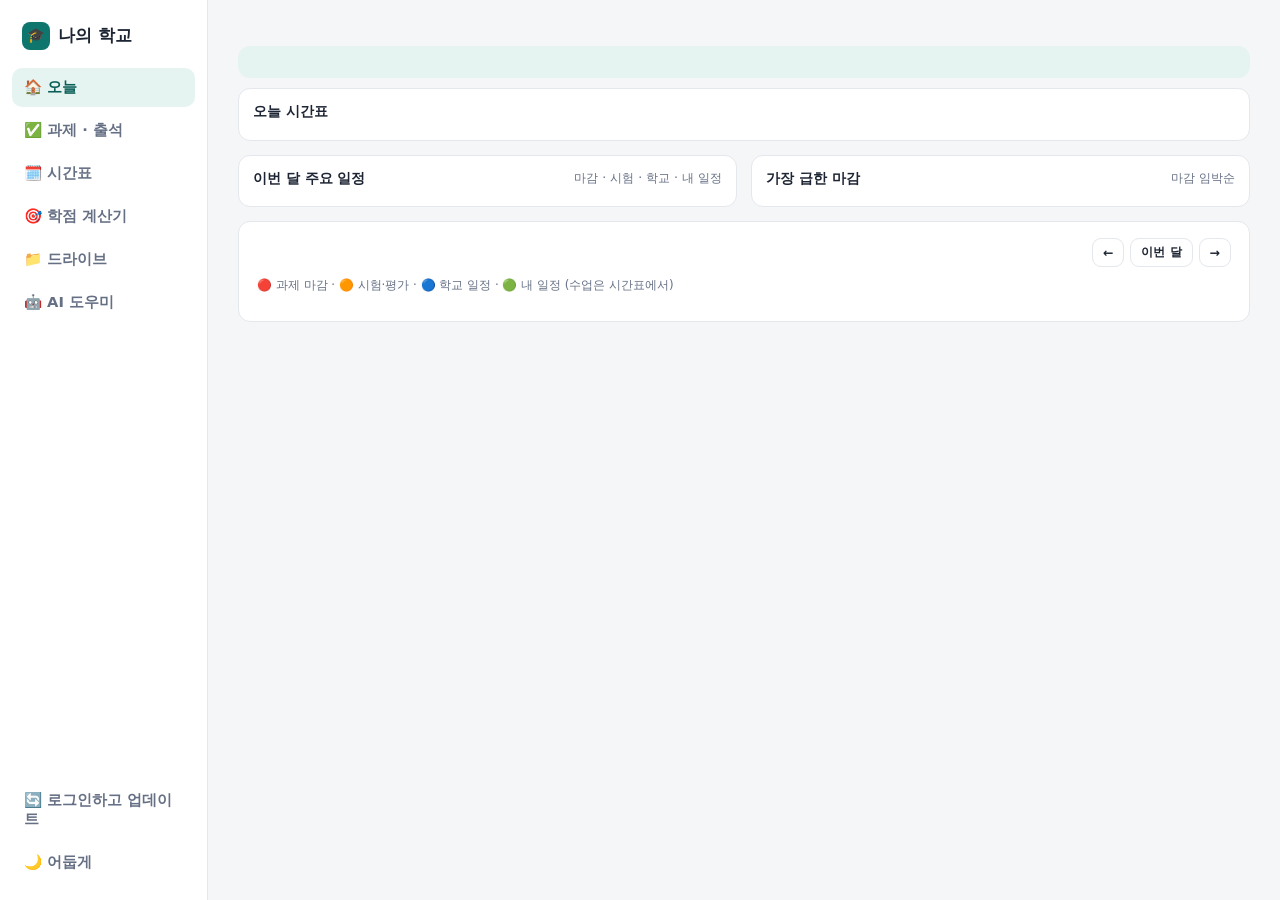
==== commit bf583e6c: "공부 도우미 · AI 작업실 · 강의자료를 AI 도우미 / 드라이브로 통합, 시간표 편집을 대시보드 안으로 Co-Authored-By: Claude Sonnet 5.5 <norep" ====
--- a/소스/dashboard_template.html
+++ b/소스/dashboard_template.html
@@ -119,10 +119,8 @@
     <button class="nav" data-s="tasks">✅ 과제 · 출석 <span class="n" id="nTask" hidden></span></button>
     <button class="nav" data-s="time">🗓️ 시간표</button>
     <button class="nav" data-s="gpa">🎯 학점 계산기</button>
-    <button class="nav" data-s="mat">📚 강의자료</button>
     <button class="nav" data-s="drive">📁 드라이브</button>
-    <button class="nav" data-s="study">✨ 공부 도우미</button>
-    <button class="nav" data-s="ai">🧠 AI 작업실</button>
+    <button class="nav" data-s="study">🤖 AI 도우미</button>
     <div class="sp"></div>
     <div class="meta" id="upd"></div>
     <button class="nav" id="syncBtn" type="button">🔄 로그인하고 업데이트</button>
@@ -159,9 +157,9 @@
     </section>
 
     <section class="sec" id="s-time">
-      <div class="top"><div><h1>시간표</h1><p id="tRange"></p></div><div style="display:flex;gap:8px;flex-wrap:wrap"><button class="btn ghost" id="wPrev" type="button">← 이전 주</button><button class="btn ghost" id="wNow" type="button">이번 주</button><button class="btn ghost" id="wNext" type="button">다음 주 →</button><a class="btn" href="시간표.html">일정 추가 · 편집</a></div></div>
+      <div class="top"><div><h1>시간표</h1><p id="tRange"></p></div><div style="display:flex;gap:8px;flex-wrap:wrap"><button class="btn ghost" id="wPrev" type="button">← 이전 주</button><button class="btn ghost" id="wNow" type="button">이번 주</button><button class="btn ghost" id="wNext" type="button">다음 주 →</button><button class="btn" id="ttAdd" type="button">+ 일정 추가</button></div></div>
       <div id="grid"></div>
-      <p class="sub" style="margin-top:10px">파랑은 수업, 초록은 개인 일정, 빨강은 공지에서 찾은 일정이에요. 시간이 없는 일정은 맨 위 줄에 나와요.</p>
+      <p class="sub" style="margin-top:10px">파랑은 수업, 초록은 개인 일정, 빨강은 공지에서 찾은 일정이에요. 일정을 누르면 고치거나 지울 수 있고, 시간이 없는 일정은 맨 위 줄에 나와요.</p>
     </section>
 
     <section class="sec" id="s-gpa">
@@ -180,31 +178,7 @@
       <p class="sub" style="font-size:.76rem;margin-top:12px">평점 = Σ(학점 × 점수) ÷ Σ(학점). A+ 4.5 · A0 4.0 · B+ 3.5 · B0 3.0 · C+ 2.5 · C0 2.0 · D+ 1.5 · D0 1.0 · F 0. 근거: <a href="https://www.shinhan.ac.kr/kr/242/subview.do" target="_blank" rel="noopener noreferrer">졸업심사기준</a> · <a href="https://www.shinhan.ac.kr/ce/7461/subview.do" target="_blank" rel="noopener noreferrer">2023학번 졸업조건</a></p>
     </section>
 
-    <section class="sec" id="s-mat">
-      <div class="top"><div><h1>강의자료</h1><p id="matNote">과목을 고르면 주차 순서로 보여 줘요</p></div></div>
-      <div class="card"><div class="pills" id="cPills"></div><div id="matBody"></div></div>
-    </section>
-
-    <section class="sec" id="s-study">
-      <div class="top"><div><h1>공부 도우미</h1><p>내 강의자료를 바탕으로 대화하듯 물어보세요 (Claude 없이 이 기기에서 동작)</p></div></div>
-      <div class="card">
-        <div class="bar"><select id="aiC"></select><span class="sub" id="aiCnt" style="font-size:.78rem"></span></div>
-        <div id="chat"></div>
-        <div class="bar" style="margin-top:10px"><button class="pill" type="button" data-sug="이 과목 요약해줘">요약해줘</button><button class="pill" type="button" data-sug="문제 내줘">문제 내줘</button><button class="pill" type="button" data-sug="핵심 키워드 알려줘">핵심 키워드</button><button class="pill" type="button" id="clSync" title="claude.ai의 내 대화를 자동으로 학습해요">🔄 Claude 대화 학습</button></div>
-        <form class="bar" id="chatForm" style="flex-wrap:nowrap"><input id="chatIn" type="text" autocomplete="off" style="flex:1;min-width:0" placeholder="질문을 입력하세요 (예: 세션이 뭐야?)"><button class="btn" type="submit">보내기</button></form>
-        <label class="sub" style="font-size:.72rem;display:inline-flex;gap:5px;align-items:center"><input type="checkbox" id="aiClaude"> Claude 토큰 사용</label> <label class="sub" style="font-size:.72rem;display:inline-flex;gap:5px;align-items:center;margin-left:10px"><input type="checkbox" id="aiWiki" checked> 자료에 없으면 위키백과 검색 (무료)</label> <label class="sub" style="font-size:.72rem;display:inline-flex;gap:5px;align-items:center;margin-left:10px"><input type="checkbox" id="aiSem"> 의미 검색 (내 PC에서 실행 · 처음 약 120MB)</label> <span class="sub" id="aiSemSt" style="font-size:.72rem"></span>
-        <div class="sub" style="font-size:.72rem;margin-top:6px;line-height:1.5">📌 <b>답변 기준</b> ① 강의자료 → ② 이전 Claude 대화(Claude가 분석한 강의 내용) → ③ 강의자료 밖 외부 자료(별도 표시). 자료에 없는 내용은 추측하지 않고, 다른 근거를 쓰면 그렇다고 표시해요.</div>
-        <details id="clImp" style="margin-top:10px"><summary class="sub" style="font-size:.78rem;cursor:pointer">Claude 대화 학습시키기 (클로드로 받은 설명이나 자료를 여기에 학습)</summary>
-          <div style="margin-top:8px;display:grid;gap:8px">
-            <div class="sub" style="font-size:.76rem">① Claude에서 받은 답을 붙여넣거나 ② claude.ai의 "데이터 내보내기"로 받은 <b>conversations.json</b>(또는 .txt/.md)을 선택해 주세요. 이 기기에만 저장돼요.</div>
-            <input id="clTitle" type="text" placeholder="제목 또는 질문 (선택)">
-            <textarea id="clText" rows="4" placeholder="여기에 Claude의 답변이나 강의 내용을 붙여넣기" style="border:1px solid var(--line);background:var(--field);color:var(--ink);border-radius:9px;padding:8px;font-family:inherit;font-size:.86rem;resize:vertical"></textarea>
-            <div style="display:flex;gap:8px;flex-wrap:wrap;align-items:center"><button class="btn sm" type="button" id="clSave">학습시키기</button><input id="clFile" type="file" accept=".json,.txt,.md" style="font-size:.78rem"><button class="btn sm red" type="button" id="clClear">Claude 대화 학습 지우기</button><span class="sub" id="clMsg" style="font-size:.78rem"></span></div>
-          </div></details>
-      </div>
-      <div class="card" style="margin-top:14px"><h2>다가오는 시험 · 평가 <small>공지에서 찾은 일정</small></h2><div id="exams"></div></div>
-    </section>
-    <!--__MODULE_HTML__-->
+            <!--__MODULE_HTML__-->
     <p class="foot" id="health" style="margin-top:14px"></p>
     <p class="foot" id="foot"></p>
   </main>
@@ -434,7 +408,7 @@
     if(s==='time')drawGrid();
     if(s==='gpa'&&window.__gpaDraw)window.__gpaDraw();
     if(s==='drive'&&window.__driveDraw)window.__driveDraw();
-    if(s==='ai'&&window.__aiDraw)window.__aiDraw();
+    if(s==='study'&&window.__aiDraw)window.__aiDraw();
   }
   [].forEach.call(document.querySelectorAll('.nav[data-s]'),function(b){b.onclick=function(){show(b.getAttribute('data-s'));};});
 
@@ -527,7 +501,7 @@
     function row(e){var d=new Date(e.d+'T00:00'),n=Math.round((d-T0)/86400000);return '<div class="row"><div class="tm">'+esc(e.d.slice(5).replace('-','/'))+'('+NM[d.getDay()]+')'+(e.t?' '+esc(e.t):'')+'</div><div class="t"><b>'+esc(e.title)+'</b><span>'+esc(e.p||'')+'</span></div><span class="tag '+(n<=4?'r':(n<=7?'a':''))+'">D-'+n+'</span><a class="btn sm ghost" target="_blank" rel="noopener noreferrer" href="'+esc(e.h)+'">원문</a></div>';}
     $('sched').innerHTML=up.length?up.map(row).join(''):'<div class="empty">앞으로 남은 공지 일정이 없어요</div>';
     var ex=up.filter(function(e){return e.type==='exam';});
-    $('exams').innerHTML=ex.length?ex.map(row).join(''):'<div class="empty">공지에서 찾은 시험·평가 일정이 아직 없어요. 시간표에 직접 넣어 두면 챙기기 쉬워요.</div>';
+    if($('exams'))$('exams').innerHTML=ex.length?ex.map(row).join(''):'<div class="empty">공지에서 찾은 시험·평가 일정이 아직 없어요. 시간표에 직접 넣어 두면 챙기기 쉬워요.</div>';
     var ah='',any=false;
     if(has)D.courses.forEach(function(c){var w=(c.attend||[]).filter(function(x){return (x.vids&&x.vids.length)||x.mark;});if(!w.length)return;any=true;
       var bad=[];(c.attend||[]).forEach(function(x){(x.vids||[]).forEach(function(v){if(v.m&&v.m!=='O')bad.push(x.w+'주차 · '+v.n+' · '+v.m);});});
@@ -549,10 +523,10 @@
     for(var c=0;c<ndays;c++){(function(c){var d=new Date(mon.getFullYear(),mon.getMonth(),mon.getDate()+c),isT=iso(d)===iso(n);
       hd+='<div class="'+(isT?'td':'')+'">'+DN[c]+'<small>'+(d.getMonth()+1)+'/'+d.getDate()+'</small></div>';
       var es=evs[c],timed=es.filter(function(e){return e.start;}),untimed=es.filter(function(e){return !e.start;});
-      un+='<div>'+untimed.map(function(e){return e.ro?'<a class="chipu" target="_blank" rel="noopener noreferrer" href="'+esc(e.h)+'">'+esc(e.title)+'</a>':'<span class="chipu">'+esc(e.title)+'</span>';}).join('')+'</div>';
+      un+='<div>'+untimed.map(function(e){return e.ro?'<a class="chipu" target="_blank" rel="noopener noreferrer" href="'+esc(e.h)+'">'+esc(e.title)+'</a>':'<span class="chipu" data-eid="'+esc(e.id)+'" style="cursor:pointer">'+esc(e.title)+'</span>';}).join('')+'</div>';
       var lanes=[];timed.forEach(function(e){var s=at(d,e.start),en=endOf(e,d),l=0;while(lanes[l]&&lanes[l]>s)l++;lanes[l]=en;e._l=l;});var L=Math.max(1,lanes.length);
       var blocks=timed.map(function(e){var s=at(d,e.start),en=endOf(e,d),top=((s.getHours()*60+s.getMinutes())-hh0*60)*HH/60,h=Math.max(24,((en-s)/60000)*HH/60-2),w=100/L,live=isT&&n>=s&&n<en;
-        var tag=e.ro?'a':'div',attr=e.ro?' href="'+esc(e.h)+'" target="_blank" rel="noopener noreferrer"':'';
+        var tag=e.ro?'a':'div',attr=e.ro?' href="'+esc(e.h)+'" target="_blank" rel="noopener noreferrer"':' data-eid="'+esc(e.id)+'" title="눌러서 고치기"';
         return '<'+tag+' class="blk '+(e.type==='work'?'work':(e.type==='etc'?'etc':(e.type==='notice'?'notice':'')))+(live?' on':'')+'" style="top:'+top+'px;height:'+h+'px;left:calc('+(e._l*w)+'% + 2px);width:calc('+w+'% - 4px)"'+attr+'><b>'+esc(e.title)+'</b>'+esc(e.start+(e.end?'~'+e.end:''))+(e.place&&h>44?'<br>'+esc(e.place):'')+'</'+tag+'>';}).join('');
       var nl='';if(isT){var m=(n.getHours()*60+n.getMinutes())-hh0*60;if(m>=0&&m<=(hh1-hh0)*60)nl='<div class="nowl" style="top:'+(m*HH/60)+'px"></div>';}
       cols+='<div class="tgc'+(isT?' td':'')+'" style="--hh:'+HH+'px;height:'+H+'px">'+blocks+nl+'</div>';})(c);}
@@ -566,27 +540,7 @@
   function weekOf(s){var m=String(s||'').match(/(\d+)\s*주/);return m?+m[1]:null;}
   function wkn(m){if(m.ord!=null)return m.ord;var w=weekOf(m.wk);if(w!=null)return w;if(m.wk&&/공통|개요|오리엔/.test(m.wk))return 0;w=weekOf(m.from);if(w!=null)return w;w=weekOf(m.f||m.n);if(w!=null)return w;if(/중간고사|기말|시험/.test((m.from||'')+' '+(m.f||m.n)))return 99;return 98;}
   function wl(w){return w===0?'공통':(w===98?'주차 확인 필요':(w===99?'시험':w+'주차'));}
-  function mats(){
-    if(!has){$('matBody').innerHTML='<div class="empty">데이터가 없어요. 왼쪽 아래 "로그인하고 업데이트"를 눌러 주세요</div>';return;}
-    [].forEach.call(document.querySelectorAll('.pill'),function(b){b.setAttribute('aria-pressed',String(b.getAttribute('data-c')===sel));});
-    var c=D.courses.filter(function(x){return x.folder===sel;})[0];
-    if(!c){$('matBody').innerHTML='<div class="empty">위에서 과목을 골라 주세요</div>';return;}
-    var have={};(c.mat||[]).forEach(function(m){if(m.f)have[norm(m.f)]=1;});
-    var lm=(window.LOCAL_MATS||[]).filter(function(x){return x.folder===c.folder&&!have[norm(x.f)];}).map(function(x){return {wk:'',n:x.n,f:x.f,h:'',k:'파일',loc:true,from:'내 PC',ord:x.ord,lab:x.lab};});
-    var items=(c.mat||[]).concat(lm).map(function(m){return {m:m,w:wkn(m)};}).sort(function(a,b){return a.w-b.w;});
-    $('matNote').textContent=c.name+' · 자료 '+items.length+'개';
-    var h='<div style="margin-bottom:6px"><a class="btn sm ghost" target="_blank" rel="noopener noreferrer" href="https://cyber.shinhan.ac.kr/course/view.php?id='+encodeURIComponent(c.id)+'">학교 강의실 열기</a></div>',last=null;
-    if(!items.length)h+='<div class="empty">이 강의에는 올라온 강의자료가 없어요</div>';
-    var today=iso(new Date());
-    items.forEach(function(x){var m=x.m;var lbl=m.lab||wl(x.w);if(lbl!==last){h+='<div class="grp">'+esc(lbl)+'</div>';last=lbl;}
-      var isF=!!m.f,u=isF&&m.loc?'첨부파일/'+encodeURIComponent(c.folder)+'/'+encodeURIComponent(m.f):m.h,rec=m.add&&(new Date(today)-new Date(m.add))/86400000<=7;
-      h+='<div class="file"><div class="t"><b>'+esc(m.n||m.f)+(rec?' <span class="tag a">새 자료</span>':'')+'</b><span>'+esc(m.k||'파일')+(isF?' · '+esc(m.f):'')+' · '+(m.loc?'내 폴더에 있음':'학교 사이트에서 열기')+'</span></div><a class="btn sm" target="_blank" rel="noopener noreferrer" href="'+esc(u)+'">'+(m.loc?'열기':'학교 사이트')+'</a></div>';});
-    var ps=(D.posts||[]).filter(function(p){return p.c===c.name;});
-    if(ps.length){h+='<div class="grp">게시판 글 ('+ps.length+')</div>'+ps.map(function(p){return '<div class="file"><div class="t"><b>'+esc(p.t)+'</b><span>'+esc(p.b||'게시판')+' · '+esc(p.d||'')+(p.a?' · '+esc(p.a):'')+'</span></div><a class="btn sm ghost" target="_blank" rel="noopener noreferrer" href="'+esc(p.h)+'">글 보기</a></div>';}).join('');}
-    $('matBody').innerHTML=h;
-  }
-  $('cPills').innerHTML=has?D.courses.map(function(c){return '<button type="button" class="pill" data-c="'+esc(c.folder)+'" aria-pressed="false">'+esc(c.folder)+'</button>';}).join(''):'';
-  $('cPills').addEventListener('click',function(e){var b=e.target.closest('.pill');if(b){sel=b.getAttribute('data-c');mats();}});
+  function mats(){}
   sel=has&&D.courses[0]?D.courses[0].folder:null;
 
 
@@ -638,6 +592,15 @@
     }
     window.__kbRefresh=function(){idxCache=null;cidxCache=null;DOCS=docs();rebuildCourses();setTimeout(semTopUp,0);};
     var MENTION_ONLY=null;
+    window.__quiz={
+      html:function(c,n){
+        var att=(typeof ATT!=='undefined'&&ATT.all.length&&window.__driveFiles)?window.__driveFiles().filter(function(f){return ATT.all.indexOf(f.id)>=0;}):[];
+        if(att.length){MENTION_ONLY={};att.forEach(function(f){MENTION_ONLY[f.n]=1;});}
+        try{return answerQuiz(c,n);}finally{MENTION_ONLY=null;}
+      },
+      click:function(e){return quizClick(e);},
+      wrong:function(){return showWrong();}
+    };
     window.__rag=function(q,course,max){
       var res=searchChunks(q,course||null,null,'lec'),out=[];
       for(var i=0;i<res.length&&out.length<(max||6);i++){if(res[i].s>=2&&res[i].cov>=0.25)out.push({title:res[i].ch.title,text:res[i].ch.text,src:res[i].ch.c+' · '+res[i].ch.n});}
@@ -652,7 +615,7 @@
       return hit;
     }
     function inScope(c){return function(x){return !c||x.c===c||x.c===CLC;};}
-    function onlyCourse(c){return function(x){return x.c!==CLC&&(!c||x.c===c);};}
+    function onlyCourse(c){return function(x){return x.c!==CLC&&(!c||x.c===c)&&(!MENTION_ONLY||!!MENTION_ONLY[x.n]);};}
     function srcLine(list){var m={};list.forEach(function(x){m[(x.c===CLC?'이전 Claude 대화':x.c)+' · '+x.n]=1;});return '<div class="sub" style="font-size:.74rem;margin-top:6px">출처: '+Object.keys(m).slice(0,4).map(esc).join(' / ')+'</div>';}
     function claudeBtn(q){return '<div style="margin-top:8px"><button class="btn sm ghost" type="button" data-claude="'+esc(q)+'">Claude에게 질문하기 ↗</button></div>';}
     function claudeHint(q){return $('aiClaude').checked?claudeBtn(q):'<div class="sub" style="font-size:.78rem;margin-top:6px">더 정확한 답이 필요하면 아래 <b>Claude 토큰 사용</b>을 체크해 Claude에게 물어보세요.</div>';}
@@ -1090,11 +1053,12 @@
       q=String(q||'').trim();if(!q)return;
       add('me',esc(q));
       var men=(window.__driveFiles?window.__driveFiles():[]).filter(function(f){return q.indexOf('@'+f.n)>=0;});
-      if(men.length){MENTION_ONLY={};men.forEach(function(f){MENTION_ONLY[f.n]=1;q=q.split('@'+f.n).join(' ');});q=q.trim()||'핵심 내용 알려줘';}
+      var att=(typeof ATT!=='undefined'&&ATT.all.length&&window.__driveFiles)?window.__driveFiles().filter(function(f){return ATT.all.indexOf(f.id)>=0;}):[];
+      if(men.length||att.length){MENTION_ONLY={};men.concat(att).forEach(function(f){MENTION_ONLY[f.n]=1;q=q.split('@'+f.n).join(' ');});q=q.trim()||'핵심 내용 알려줘';}
       var w=add('bot','<span class="sub">자료에서 찾는 중…</span>');
       setTimeout(function(){var r;try{r=reply(q);}catch(e){r={html:'답을 만드는 중 오류가 났어요. 다시 시도해 주세요.'};}Promise.resolve(r).then(function(x){w.innerHTML=x.html;chat.scrollTop=chat.scrollHeight;}).catch(function(){w.innerHTML='답을 만드는 중 오류가 났어요. 다시 시도해 주세요.';}).then(function(){MENTION_ONLY=null;});},30);
     }
-    add('bot','안녕하세요! 내 <b>강의자료</b>를 바탕으로 답해 드려요.<br><span class="sub">예) "스택이 뭐야?" · "백엔드 요약해줘" · "리눅스 문제 내줘" · "알고리즘 키워드"</span><br><span class="sub">답변은 ① 강의자료 → ② 이전 Claude 대화 → ③ 외부 자료(따로 표시) 순서로 찾고, 추측은 하지 않아요. 아무것도 없으면 Claude를 쓰라고 안내해 드려요. 오답 노트는 "오답노트"라고 해 보세요.</span>'+(function(){var l=ls('강의지식_클로드갱신',0),d=l?Math.floor((Date.now()-l)/86400000):null;return '<br><span class="sub">'+(l?'Claude 대화는 '+(d===0?'오늘':d+'일 전')+' 학습했어요. ':'아직 Claude 대화를 학습하지 않았어요. ')+'</span> <button class="btn sm ghost" type="button" data-clsync="1">지금 학습하기</button>';})());
+    add('bot','안녕하세요! 내 <b>강의자료</b>를 바탕으로 답해 드려요.<br><span class="sub">예) "스택이 뭐야?" · "백엔드 요약해줘" · "알고리즘 키워드" · 위에서 📎 자료를 첨부하면 그 자료로만 답해요</span><br><span class="sub">문제 풀이 · 연습문제 · PPT · 시각화 · 캔버스는 위의 탭에서 골라 쓸 수 있어요.</span><br><span class="sub">답변은 ① 강의자료 → ② 이전 Claude 대화 → ③ 외부 자료(따로 표시) 순서로 찾고, 추측은 하지 않아요. 아무것도 없으면 Claude를 쓰라고 안내해 드려요. 오답 노트는 "오답노트"라고 해 보세요.</span>'+(function(){var l=ls('강의지식_클로드갱신',0),d=l?Math.floor((Date.now()-l)/86400000):null;return '<br><span class="sub">'+(l?'Claude 대화는 '+(d===0?'오늘':d+'일 전')+' 학습했어요. ':'아직 Claude 대화를 학습하지 않았어요. ')+'</span> <button class="btn sm ghost" type="button" data-clsync="1">지금 학습하기</button>';})());
     $('chatForm').addEventListener('submit',function(e){e.preventDefault();var v=$('chatIn').value;$('chatIn').value='';ask(v);});
     [].forEach.call(document.querySelectorAll('[data-sug]'),function(b){b.onclick=function(){ask(b.getAttribute('data-sug'));};});
     chat.addEventListener('click',function(e){
